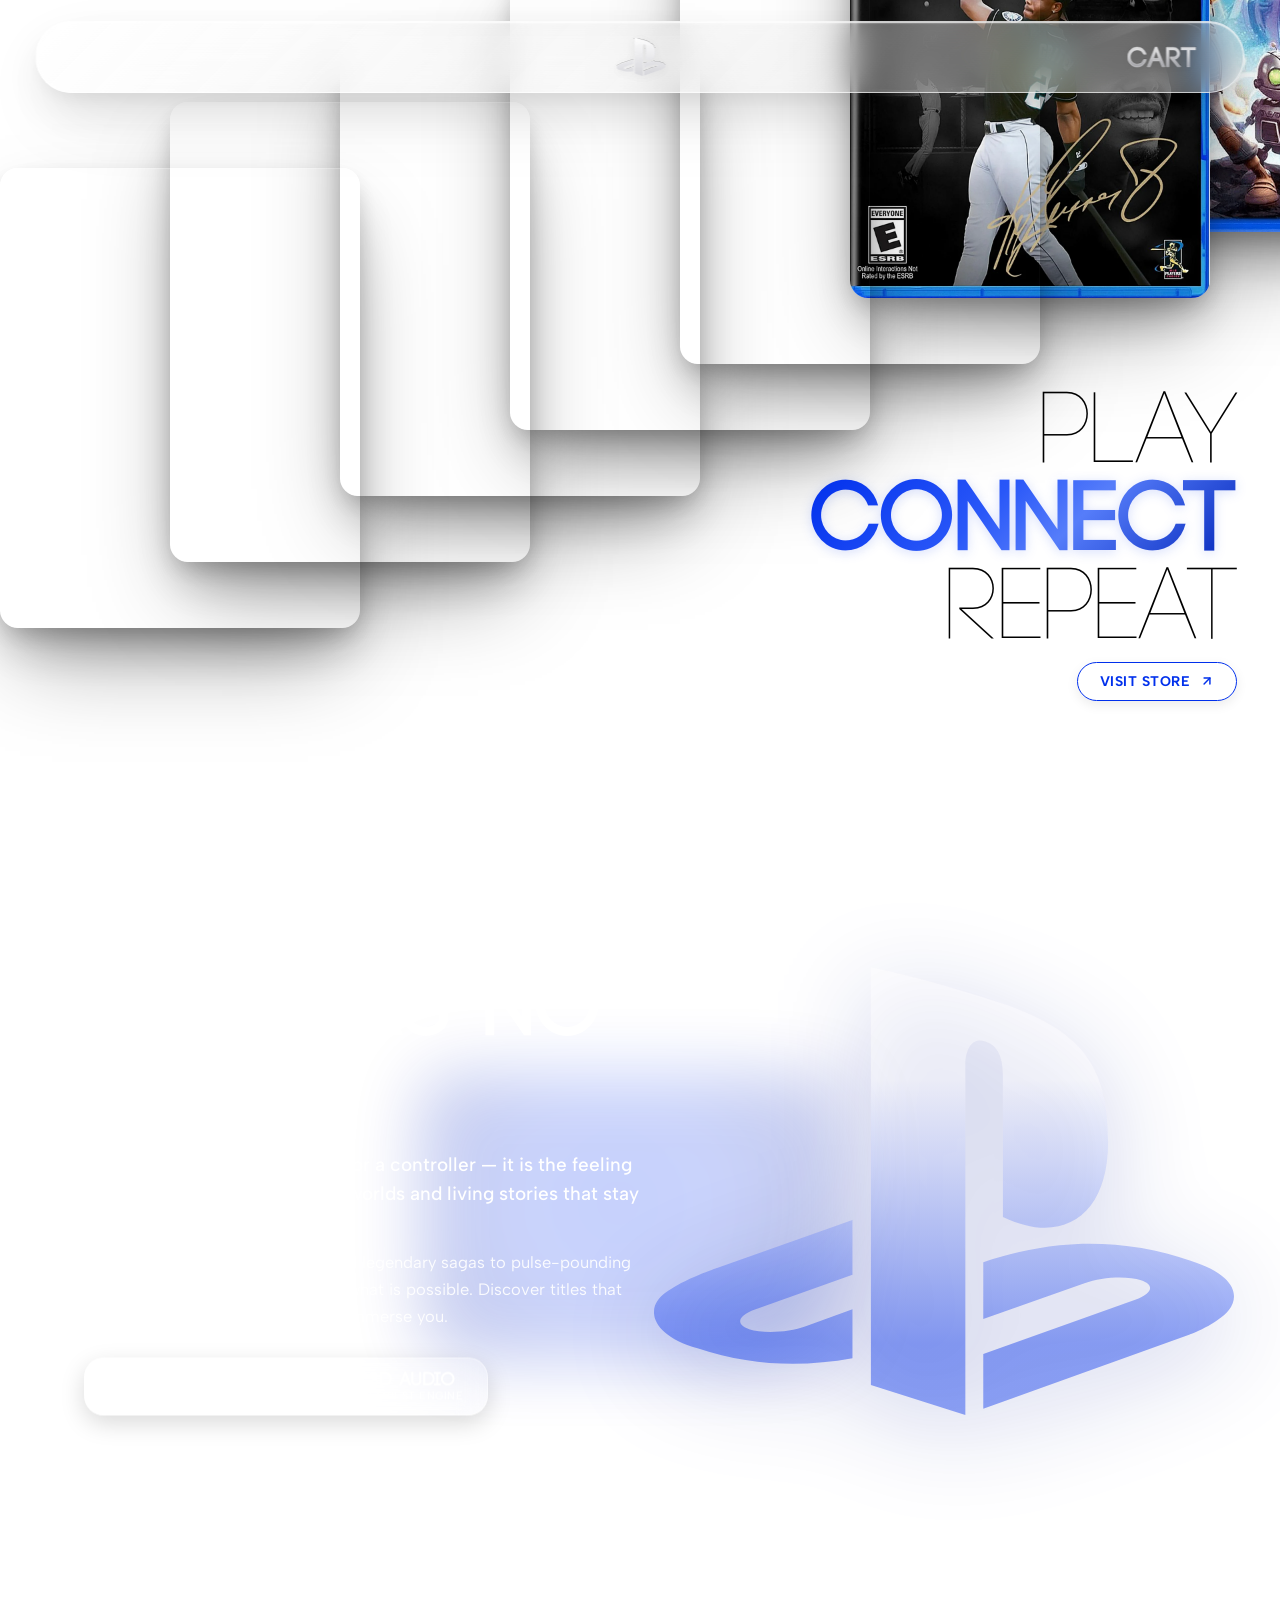
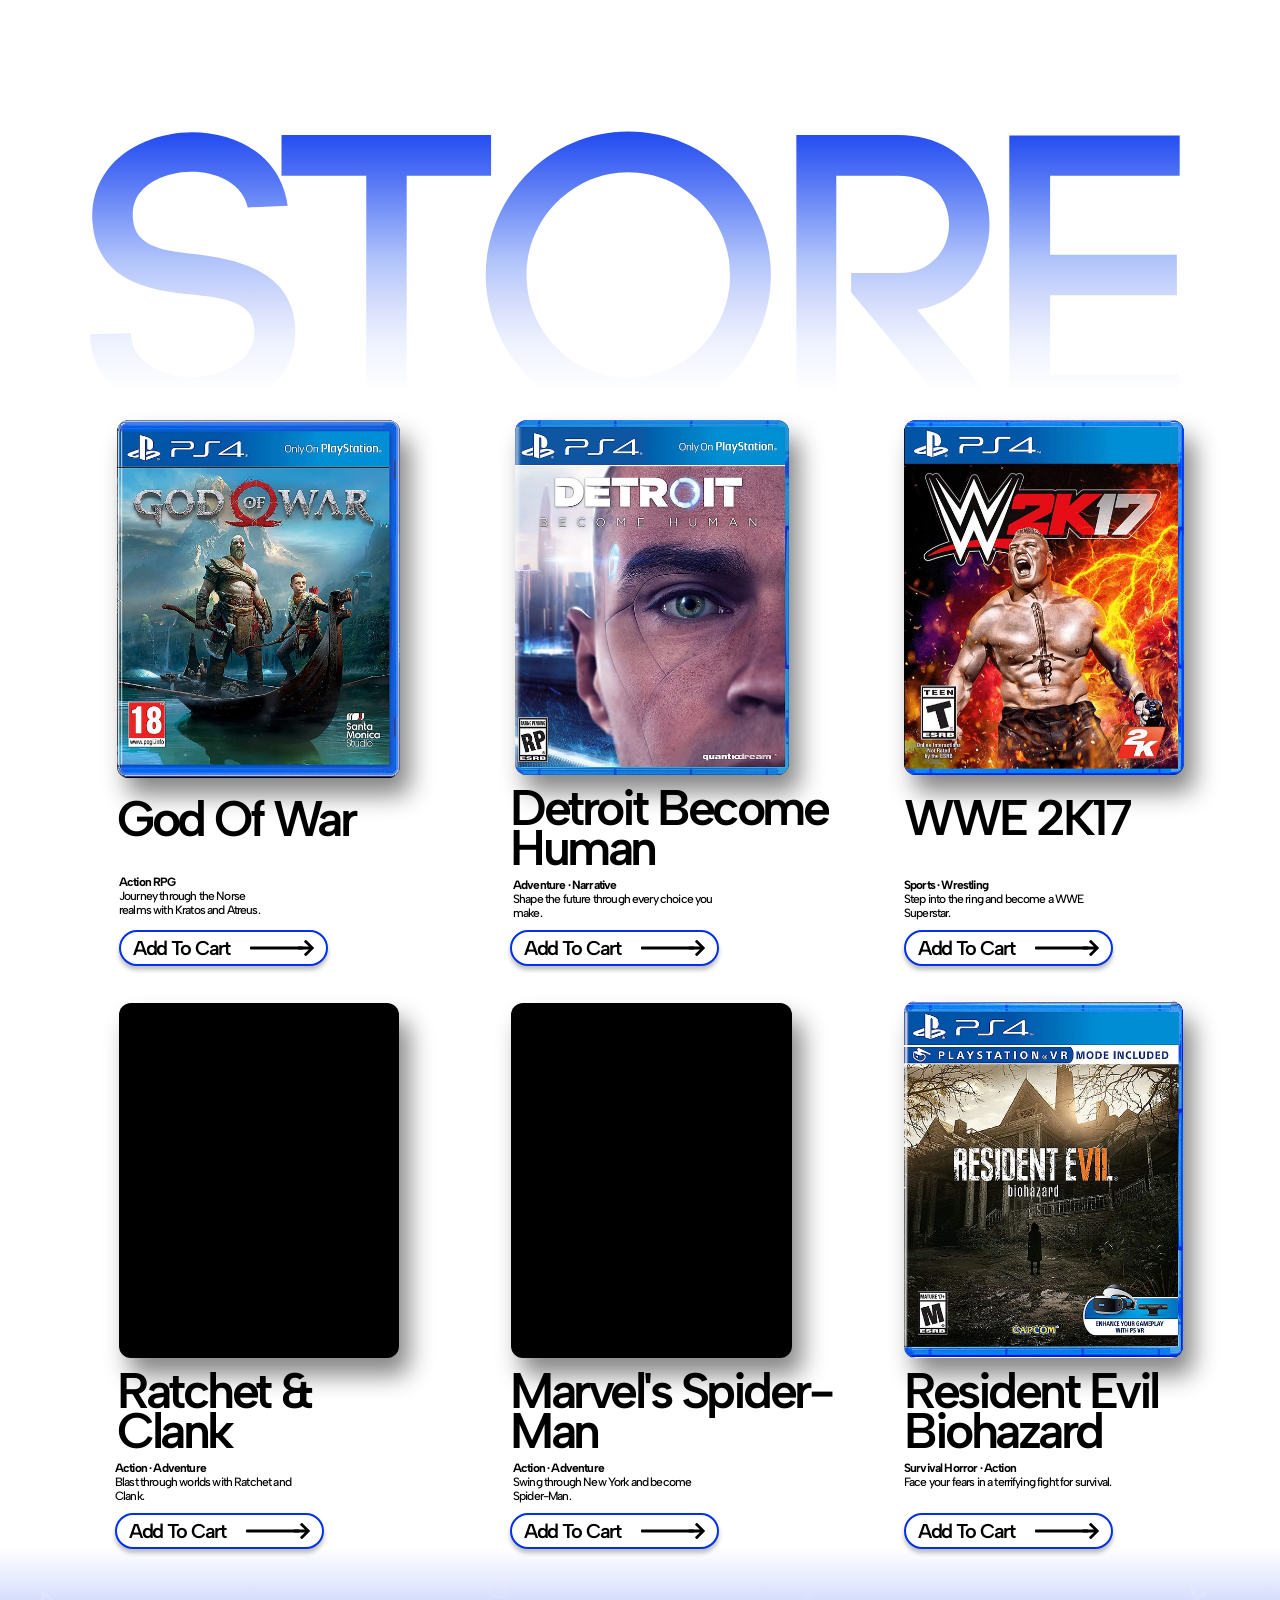
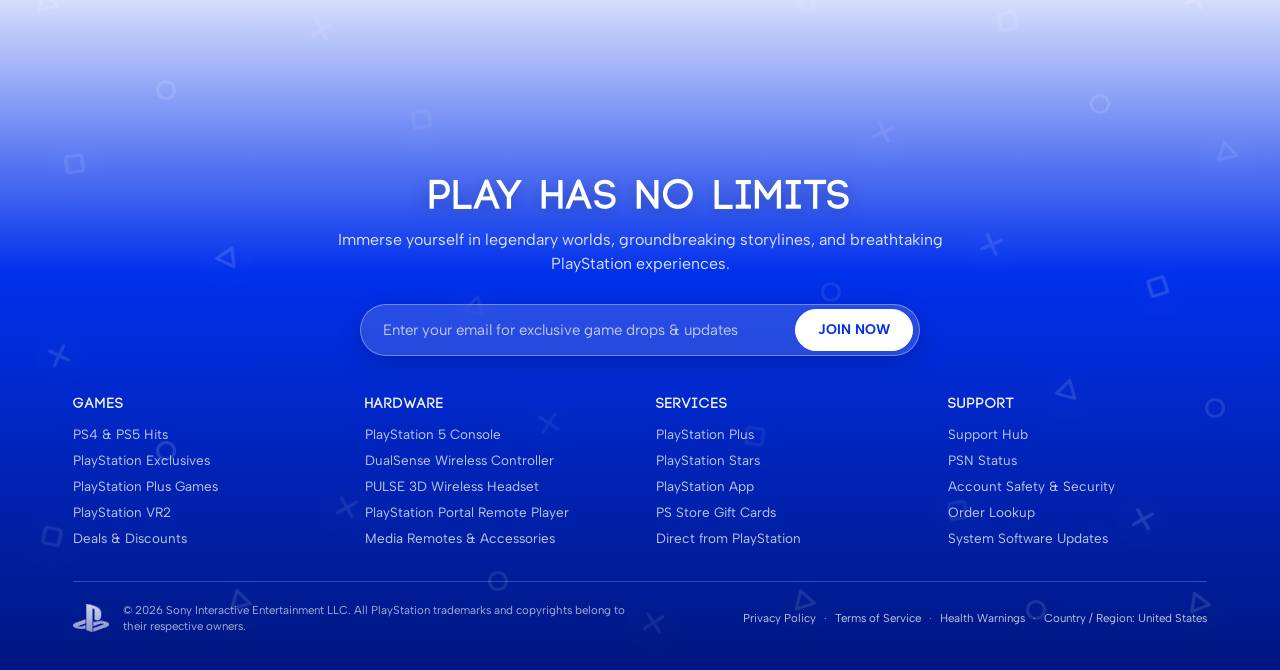
==== mobile.html @ 6b67b375 "Add scroll-reactive blooming gradient effect to mobile Page 2 (Promo) and Store heading" ====
<!DOCTYPE html>
<html lang="en">

<head>
  <meta charset="UTF-8">
  <meta name="viewport" content="width=device-width, initial-scale=1.0, maximum-scale=5.0, user-scalable=yes">
  <title>PlayStation Store</title>
  <meta name="description"
    content="Explore next-generation gaming on the PlayStation Store concept UI featuring live 3D showcase carousels, responsive cart state, and procedural Web Audio.">
  <meta property="og:title" content="PlayStation Store — Concept UI">
  <meta property="og:description"
    content="Connect. Play. Repeat. Discover top PlayStation hits, exclusives, and interactive next-gen showcases.">
  <meta property="og:type" content="website">
  <meta property="og:image" content="assets/gow.webp">
  <link rel="icon" type="image/svg+xml" href="assets/favicon.svg">

  <!-- Desktop redirect for large screens unless explicitly on mobile URL -->
  <script>
    if (window.innerWidth > 768 && !window.location.search.includes('mobile=1')) {
      window.location.replace('index.html' + window.location.search + window.location.hash);
    }
  </script>

  <!-- Preconnect & Preload Key Hero Assets -->
  <link rel="preconnect" href="https://fonts.googleapis.com">
  <link rel="preconnect" href="https://fonts.gstatic.com" crossorigin>
  <link rel="preload" as="image" href="assets/gow.webp?v=hd" type="image/webp" fetchpriority="high">
  <link rel="preload" as="image" href="assets/doa.webp?v=hd" type="image/webp" fetchpriority="high">
  <link rel="preload" as="image" href="assets/detroit.webp?v=hd" type="image/webp" fetchpriority="high">
  <link rel="preload" as="image" href="assets/spider.webp?v=hd" type="image/webp" fetchpriority="high">
  <link
    href="https://fonts.googleapis.com/css2?family=Albert+Sans:wght@400;500;600;700&family=Outfit:wght@300;400;600;700;800&display=swap"
    rel="stylesheet">
  <link rel="stylesheet" href="mobile.css?v=202609092006">
</head>

<body>

  <!-- Floating Glassmorphic Navbar -->
  <header class="navbar" id="navbar">
    <div class="navbar__inner">
      <img class="navbar__logo" id="navbarLogoBtn" alt="PlayStation" src="assets/navbar_logo.svg?v=202608231804">
      <img class="navbar__cart" alt="CART" src="assets/cart_text.svg?v=202608231834" id="navbarCartBtn">
    </div>
  </header>

  <!-- Floating Glassmorphic Cart Panel -->
  <aside class="cart-panel" id="cartPanel" aria-label="Shopping Cart">
    <div class="cart-panel__header">
      <img class="cart-panel__title-svg" alt="CART" src="assets/cart_text.svg?v=202608231834">
      <button class="cart-panel__close" id="cartCloseBtn" aria-label="Close cart">
        <img class="cart-panel__close-icon" src="assets/cart_close.svg?v=202609091945" alt="&times;">
      </button>
    </div>
    <div class="cart-panel__items" id="cartItems">
      <!-- Injected via JavaScript -->
    </div>
    <div class="cart-panel__footer">
      <div class="cart-panel__summary">
        <span class="cart-panel__total-label">SUBTOTAL</span>
        <span class="cart-panel__total" id="cartTotal">$99.98</span>
      </div>
      <button class="cart-panel__checkout" id="cartCheckout" type="button">
        <span>CHECKOUT</span>
        <svg width="14" height="14" viewBox="0 0 24 24" fill="none" stroke="currentColor" stroke-width="2.5"
          stroke-linecap="round" stroke-linejoin="round">
          <line x1="5" y1="12" x2="19" y2="12"></line>
          <polyline points="12 5 19 12 12 19"></polyline>
        </svg>
      </button>
    </div>
  </aside>

  <main>
    <!-- SECTION 1: HERO (Connecting, Playing, Repeating) -->
    <section class="hero" aria-label="Featured Games Gallery">

      <!-- Diagonal Floating Cards Stack -->
      <div class="hero__stack">
        <div class="hero__track">

          <!-- Set 1: 9 cards from front (God of War) to back (RE7 Biohazard) -->
          <div class="cover cover--gow">
            <img src="assets/gow.webp?v=hd" alt="God of War" fetchpriority="high" loading="eager" decoding="async">
          </div>
          <div class="cover cover--doa">
            <img src="assets/doa.webp?v=hd" alt="Dead or Alive 5" fetchpriority="high" loading="eager" decoding="async">
          </div>
          <div class="cover cover--detroit">
            <img src="assets/detroit.webp?v=hd" alt="Detroit Become Human" fetchpriority="high" loading="eager" decoding="async">
          </div>
          <div class="cover cover--spider">
            <img src="assets/spider.webp?v=hd" alt="Spider-Man" fetchpriority="high" loading="eager" decoding="async">
          </div>
          <div class="cover cover--wwe">
            <img src="assets/wwe.webp?v=hd" alt="WWE 2K17" loading="eager" decoding="async">
          </div>
          <div class="cover cover--maden">
            <img src="assets/maden.webp?v=hd" alt="Madden NFL 17" loading="eager" decoding="async">
          </div>
          <div class="cover cover--ratchet2">
            <img src="assets/ratchet2.webp?v=hd" alt="Ratchet and Clank" loading="eager" decoding="async">
          </div>
          <div class="cover cover--grid">
            <img src="assets/grid.webp?v=hd" alt="GRID" loading="eager" decoding="async">
          </div>
          <div class="cover cover--re7b">
            <img src="assets/re7b.webp?v=hd" alt="Resident Evil 7 Biohazard" loading="eager" decoding="async">
          </div>

          <!-- Set 2: seamless duplicate loop extending up-right behind Set 1 -->
          <div class="cover cover--gow-2">
            <img src="assets/gow.webp?v=hd" alt="God of War" loading="eager" decoding="async">
          </div>
          <div class="cover cover--doa-2">
            <img src="assets/doa.webp?v=hd" alt="Dead or Alive 5" loading="eager" decoding="async">
          </div>
          <div class="cover cover--detroit-2">
            <img src="assets/detroit.webp?v=hd" alt="Detroit Become Human" loading="eager" decoding="async">
          </div>
          <div class="cover cover--spider-2">
            <img src="assets/spider.webp?v=hd" alt="Spider-Man" loading="eager" decoding="async">
          </div>
          <div class="cover cover--wwe-2">
            <img src="assets/wwe.webp?v=hd" alt="WWE 2K17" loading="eager" decoding="async">
          </div>
          <div class="cover cover--maden-2">
            <img src="assets/maden.webp?v=hd" alt="Madden NFL 17" loading="eager" decoding="async">
          </div>
          <div class="cover cover--ratchet2-2">
            <img src="assets/ratchet2.webp?v=hd" alt="Ratchet and Clank" loading="eager" decoding="async">
          </div>
          <div class="cover cover--grid-2">
            <img src="assets/grid.webp?v=hd" alt="GRID" loading="eager" decoding="async">
          </div>
          <div class="cover cover--re7b-2">
            <img src="assets/re7b.webp?v=hd" alt="Resident Evil 7 Biohazard" loading="eager" decoding="async">
          </div>

        </div>
      </div>

      <h1 class="hero__title">
        <span class="hero-word hero-word--play">play</span>
        <span class="hero-word hero-word--connect">connect</span>
        <span class="hero-word hero-word--repeat">repeat</span>
        <span class="hero__action">
          <a href="#store" class="hero__cta" id="heroCtaBtn">
            <span>VISIT STORE</span>
            <svg width="14" height="14" viewBox="0 0 24 24" fill="none" stroke="currentColor" stroke-width="2.5"
              stroke-linecap="round" stroke-linejoin="round">
              <line x1="7" y1="17" x2="17" y2="7"></line>
              <polyline points="7 7 17 7 17 17"></polyline>
            </svg>
          </a>
        </span>
      </h1>
    </section>

    <!-- SECTION 2: PROMO -->
    <section class="promo">
      <div class="promo__glow"></div>
      <img class="promo__logo" alt="" src="assets/promo_logo.svg">

      <div class="promo__content">
        <h2 class="promo__title">PLAY HAS NO LIMITS</h2>
        <div class="promo__text">
          <p class="promo__lead">Gaming is more than a screen or a controller — it is the feeling of stepping into
            extraordinary worlds and living stories that stay with you forever.</p>
          <p>From breathtaking open worlds and legendary sagas to pulse-pounding competition, PlayStation redefines what
            is possible. Discover titles that challenge, inspire, and completely immerse you.</p>
        </div>
        <div class="promo__stats">
          <div class="promo__stat">
            <span class="promo__stat-val">4K</span>
            <span class="promo__stat-lbl">HDR Gaming</span>
          </div>
          <div class="promo__stat-sep"></div>
          <div class="promo__stat">
            <span class="promo__stat-val">120 FPS</span>
            <span class="promo__stat-lbl">Ultra Smooth</span>
          </div>
          <div class="promo__stat-sep"></div>
          <div class="promo__stat">
            <span class="promo__stat-val">3D AUDIO</span>
            <span class="promo__stat-lbl">Tempest Engine</span>
          </div>
        </div>
      </div>
    </section>

    <!-- SECTION 3: STORE -->
    <section class="store" id="store">
      <p class="store__heading">STORE</p>

      <div class="games">

        <!-- Game 1: God of War -->
        <div class="game-card">
          <div class="art art--gow">
            <img src="assets/gow.webp" alt="God of War" loading="lazy" decoding="async">
            <video class="art__video" src="assets/videos/gow.mp4" muted loop playsinline preload="none"></video>
          </div>
          <p class="title title--gow">God Of War</p>
          <p class="meta meta--gow"><span class="meta__cat">Action RPG</span><br>
            <span class="meta__desc">Journey through the Norse realms with Kratos and Atreus.</span>
          </p>
          <button class="buy buy--gow" data-id="gow" type="button">Add To Cart
            <img class="buy__arrow" alt="" src="assets/buy_arrow.svg">
          </button>
        </div>

        <!-- Game 2: Detroit Become Human -->
        <div class="game-card">
          <div class="art art--detroit">
            <img src="assets/detroit.webp" alt="Detroit Become Human" loading="lazy" decoding="async">
            <video class="art__video" src="assets/videos/detroit.mp4" muted loop playsinline preload="none"></video>
          </div>
          <p class="title title--detroit">Detroit Become Human</p>
          <p class="meta meta--detroit"><span class="meta__cat">Adventure &middot; Narrative</span><br>
            <span class="meta__desc">Shape the future through every choice you make.</span>
          </p>
          <button class="buy buy--detroit" data-id="detroit" type="button">Add To Cart
            <img class="buy__arrow" alt="" src="assets/buy_arrow.svg">
          </button>
        </div>

        <!-- Game 3: WWE 2K17 -->
        <div class="game-card">
          <div class="art art--wwe">
            <img src="assets/wwe.webp" alt="WWE 2K17" loading="lazy" decoding="async">
            <video class="art__video" src="assets/videos/wwe.mp4" muted loop playsinline preload="none"></video>
          </div>
          <p class="title title--wwe">WWE 2K17</p>
          <p class="meta meta--wwe"><span class="meta__cat">Sports &middot; Wrestling</span><br>
            <span class="meta__desc">Step into the ring and become a WWE Superstar.</span>
          </p>
          <button class="buy buy--wwe" data-id="wwe" type="button">Add To Cart
            <img class="buy__arrow" alt="" src="assets/buy_arrow.svg">
          </button>
        </div>

        <!-- Game 4: Ratchet & Clank -->
        <div class="game-card">
          <div class="art art--mouse">
            <img src="assets/ratchet.webp" alt="Ratchet and Clank" loading="lazy" decoding="async">
            <video class="art__video" src="assets/videos/ratchet.mp4" muted loop playsinline preload="none"></video>
          </div>
          <p class="title title--mouse">Ratchet &amp;<br>Clank</p>
          <p class="meta meta--mouse"><span class="meta__cat">Action &middot; Adventure</span><br>
            <span class="meta__desc">Blast through worlds with Ratchet and Clank.</span>
          </p>
          <button class="buy buy--mouse" data-id="ratchet" type="button">Add To Cart
            <img class="buy__arrow" alt="" src="assets/buy_arrow.svg">
          </button>
        </div>

        <!-- Game 5: Marvel's Spider-Man -->
        <div class="game-card">
          <div class="art art--spider">
            <img src="assets/spider.webp" alt="Spider-Man" loading="lazy" decoding="async">
            <video class="art__video" src="assets/videos/spider.mp4" muted loop playsinline preload="none"></video>
          </div>
          <p class="title title--spider">Marvel's Spider-Man</p>
          <p class="meta meta--spider"><span class="meta__cat">Action &middot; Adventure</span><br>
            <span class="meta__desc">Swing through New York and become Spider-Man.</span>
          </p>
          <button class="buy buy--spider" data-id="spider" type="button">Add To Cart
            <img class="buy__arrow" alt="" src="assets/buy_arrow.svg">
          </button>
        </div>

        <!-- Game 6: Resident Evil Biohazard -->
        <div class="game-card">
          <div class="art art--evil">
            <img src="assets/re7.webp" alt="Resident Evil Biohazard" loading="lazy" decoding="async">
            <video class="art__video" src="assets/videos/re7.mp4" muted loop playsinline preload="none"></video>
          </div>
          <p class="title title--evil">Resident Evil Biohazard</p>
          <p class="meta meta--evil"><span class="meta__cat">Survival Horror &middot; Action</span><br>
            <span class="meta__desc">Face your fears in a terrifying fight for survival.</span>
          </p>
          <button class="buy buy--evil" data-id="re7" type="button">Add To Cart
            <img class="buy__arrow" alt="" src="assets/buy_arrow.svg">
          </button>
        </div>

      </div>
    </section>

    <!-- SECTION 4: PREMIUM PLAYSTATION ECOSYSTEM FOOTER -->
    <footer class="page-footer">
      <!-- PlayStation Vector Icon Definitions -->
      <svg style="display: none;">
        <defs>
          <g id="ps-tri">
            <polygon points="12 3.5 21.5 19.5 2.5 19.5" fill="none" stroke="currentColor" stroke-width="3.2"
              stroke-linejoin="round" stroke-linecap="round" />
          </g>
          <g id="ps-sq">
            <rect x="3.5" y="3.5" width="17" height="17" rx="2.5" fill="none" stroke="currentColor" stroke-width="3.2"
              stroke-linejoin="round" stroke-linecap="round" />
          </g>
          <g id="ps-x">
            <line x1="4.5" y1="4.5" x2="19.5" y2="19.5" stroke="currentColor" stroke-width="3.2" stroke-linecap="round" />
            <line x1="19.5" y1="4.5" x2="4.5" y2="19.5" stroke="currentColor" stroke-width="3.2" stroke-linecap="round" />
          </g>
          <g id="ps-cir">
            <circle cx="12" cy="12" r="8.5" fill="none" stroke="currentColor" stroke-width="3.2" />
          </g>
        </defs>
      </svg>

      <!-- PlayStation Shapes Subtle Floating Scatter -->
      <div class="page-footer__scatter" aria-hidden="true">
        <svg class="sc-sym" style="top: 8%; left: 6%; width: 44px; height: 44px; transform: rotate(18deg); opacity: 0.14;">
          <use href="#ps-tri" />
        </svg>
        <svg class="sc-sym" style="top: 14%; left: 86%; width: 50px; height: 50px; transform: rotate(-25deg); opacity: 0.12;">
          <use href="#ps-cir" />
        </svg>
        <svg class="sc-sym" style="top: 38%; left: 8%; width: 42px; height: 42px; transform: rotate(35deg); opacity: 0.11;">
          <use href="#ps-sq" />
        </svg>
        <svg class="sc-sym" style="top: 48%; left: 88%; width: 48px; height: 48px; transform: rotate(-15deg); opacity: 0.13;">
          <use href="#ps-x" />
        </svg>
        <svg class="sc-sym" style="top: 75%; left: 4%; width: 52px; height: 52px; transform: rotate(12deg); opacity: 0.12;">
          <use href="#ps-cir" />
        </svg>
        <svg class="sc-sym" style="top: 88%; left: 90%; width: 46px; height: 46px; transform: rotate(-22deg); opacity: 0.12;">
          <use href="#ps-tri" />
        </svg>
      </div>

      <div class="page-footer__content">

        <!-- Headline & Value Prop -->
        <div class="page-footer__hero">
          <h2 class="page-footer__tagline">PLAY HAS NO LIMITS</h2>
          <p class="page-footer__desc">Immerse yourself in legendary worlds, groundbreaking storylines, and breathtaking
            PlayStation experiences.</p>
        </div>

        <!-- Newsletter Bar -->
        <div class="page-footer__newsletter">
          <form class="newsletter__glass" id="newsletterForm" onsubmit="event.preventDefault(); handleNewsletterSubmit();">
            <input type="email" class="newsletter__input" id="newsletterInput"
              placeholder="Enter your email for exclusive game drops & updates" aria-label="Email address" required>
            <button class="newsletter__btn" type="submit">JOIN NOW</button>
          </form>
        </div>

        <!-- Navigation Columns -->
        <div class="page-footer__links">
          <div class="footer-col">
            <h3 class="footer-col__title">GAMES</h3>
            <ul class="footer-col__list">
              <li><a href="#store">PS4 & PS5 Hits</a></li>
              <li><a href="#store">PlayStation Exclusives</a></li>
              <li><a href="#store">PlayStation Plus Games</a></li>
              <li><a href="#store">PlayStation VR2</a></li>
              <li><a href="#store">Deals & Discounts</a></li>
            </ul>
          </div>

          <div class="footer-col">
            <h3 class="footer-col__title">HARDWARE</h3>
            <ul class="footer-col__list">
              <li><a href="#">PlayStation 5 Console</a></li>
              <li><a href="#">DualSense Wireless Controller</a></li>
              <li><a href="#">PULSE 3D Wireless Headset</a></li>
              <li><a href="#">PlayStation Portal Remote Player</a></li>
              <li><a href="#">Media Remotes & Accessories</a></li>
            </ul>
          </div>

          <div class="footer-col">
            <h3 class="footer-col__title">SERVICES</h3>
            <ul class="footer-col__list">
              <li><a href="#">PlayStation Plus</a></li>
              <li><a href="#">PlayStation Stars</a></li>
              <li><a href="#">PlayStation App</a></li>
              <li><a href="#">PS Store Gift Cards</a></li>
              <li><a href="#">Direct from PlayStation</a></li>
            </ul>
          </div>

          <div class="footer-col">
            <h3 class="footer-col__title">SUPPORT</h3>
            <ul class="footer-col__list">
              <li><a href="#">Support Hub</a></li>
              <li><a href="#">PSN Status</a></li>
              <li><a href="#">Account Safety & Security</a></li>
              <li><a href="#">Order Lookup</a></li>
              <li><a href="#">System Software Updates</a></li>
            </ul>
          </div>
        </div>

        <!-- Bottom Copyright & Legal Strip -->
        <div class="page-footer__bottom">
          <div class="footer-brand">
            <img class="footer-brand__logo" alt="PlayStation" src="assets/navbar_logo.svg">
            <p class="footer-brand__copy">&copy; 2026 Sony Interactive Entertainment LLC. All PlayStation trademarks and
              copyrights belong to their respective owners.</p>
          </div>
          <div class="footer-legal">
            <a href="#">Privacy Policy</a>
            <span>&middot;</span>
            <a href="#">Terms of Service</a>
            <span>&middot;</span>
            <a href="#">Health Warnings</a>
            <span>&middot;</span>
            <a href="#">Country / Region: United States</a>
          </div>
        </div>

      </div>
    </footer>
  </main>

  <!-- Interactive Toast Notification -->
  <div class="toast" id="toast">Item added to your cart</div>

  <!-- Interactive Scripts -->
  <script>
    // Premium Web Audio UI Sound Synthesizer
    var AudioFX = (function () {
      var ctx = null;

      function getContext() {
        if (!ctx) {
          var AudioContext = window.AudioContext || window.webkitAudioContext;
          if (AudioContext) ctx = new AudioContext();
        }
        if (ctx && ctx.state === 'suspended') {
          ctx.resume();
        }
        return ctx;
      }

      function playTone(freq, duration, type, startGain, endGain) {
        var c = getContext();
        if (!c) return;
        try {
          var osc = c.createOscillator();
          var gain = c.createGain();
          osc.type = type || 'sine';
          osc.frequency.setValueAtTime(freq, c.currentTime);
          gain.gain.setValueAtTime(startGain || 0.05, c.currentTime);
          gain.gain.exponentialRampToValueAtTime(endGain || 0.0001, c.currentTime + duration);
          osc.connect(gain);
          gain.connect(c.destination);
          osc.start();
          osc.stop(c.currentTime + duration);
        } catch (e) { }
      }

      return {
        hover: function () {
          playTone(480, 0.045, 'sine', 0.02, 0.0001);
        },
        click: function () {
          var c = getContext();
          if (!c) return;
          try {
            var osc = c.createOscillator();
            var gain = c.createGain();
            osc.type = 'triangle';
            osc.frequency.setValueAtTime(320, c.currentTime);
            osc.frequency.exponentialRampToValueAtTime(560, c.currentTime + 0.06);
            gain.gain.setValueAtTime(0.06, c.currentTime);
            gain.gain.exponentialRampToValueAtTime(0.0001, c.currentTime + 0.07);
            osc.connect(gain);
            gain.connect(c.destination);
            osc.start();
            osc.stop(c.currentTime + 0.07);
          } catch (e) { }
        },
        addToCart: function () {
          var c = getContext();
          if (!c) return;
          try {
            [523.25, 659.25, 783.99].forEach(function (f, i) {
              setTimeout(function () {
                playTone(f, 0.14, 'sine', 0.05, 0.0001);
              }, i * 40);
            });
          } catch (e) { }
        },
        cartOpen: function () {
          var c = getContext();
          if (!c) return;
          try {
            [392.00, 523.25].forEach(function (f, i) {
              setTimeout(function () {
                playTone(f, 0.18, 'triangle', 0.04, 0.0001);
              }, i * 50);
            });
          } catch (e) { }
        },
        remove: function () {
          var c = getContext();
          if (!c) return;
          try {
            var osc = c.createOscillator();
            var gain = c.createGain();
            osc.type = 'sine';
            osc.frequency.setValueAtTime(420, c.currentTime);
            osc.frequency.exponentialRampToValueAtTime(220, c.currentTime + 0.12);
            gain.gain.setValueAtTime(0.05, c.currentTime);
            gain.gain.exponentialRampToValueAtTime(0.0001, c.currentTime + 0.12);
            osc.connect(gain);
            gain.connect(c.destination);
            osc.start();
            osc.stop(c.currentTime + 0.12);
          } catch (e) { }
        },
        glide: function () {
          var c = getContext();
          if (!c) return;
          try {
            var osc = c.createOscillator();
            var gain = c.createGain();
            osc.type = 'sine';
            osc.frequency.setValueAtTime(320, c.currentTime);
            osc.frequency.exponentialRampToValueAtTime(480, c.currentTime + 0.15);
            gain.gain.setValueAtTime(0.04, c.currentTime);
            gain.gain.exponentialRampToValueAtTime(0.0001, c.currentTime + 0.15);
            osc.connect(gain);
            gain.connect(c.destination);
            osc.start();
            osc.stop(c.currentTime + 0.15);
          } catch (e) { }
        }
      };
    })();

    // Shared Game Catalog
    var gameDetails = {
      'gow': { id: 'gow', title: 'God of War', price: 59.99, img: 'assets/gow.webp' },
      'detroit': { id: 'detroit', title: 'Detroit Become Human', price: 39.99, img: 'assets/detroit.webp' },
      'wwe': { id: 'wwe', title: 'WWE 2K17', price: 49.99, img: 'assets/wwe.webp' },
      'ratchet': { id: 'ratchet', title: 'Ratchet & Clank', price: 69.99, img: 'assets/ratchet.webp' },
      'spider': { id: 'spider', title: "Marvel's Spider-Man", price: 49.99, img: 'assets/spider.webp' },
      're7': { id: 're7', title: 'Resident Evil Biohazard', price: 19.99, img: 'assets/re7.webp' }
    };

    var defaultCart = [
      { id: 'gow', title: 'God of War', price: 59.99, img: 'assets/gow.webp' },
      { id: 'detroit', title: 'Detroit Become Human', price: 39.99, img: 'assets/detroit.webp' }
    ];

    var cartState = (function () {
      try {
        var saved = localStorage.getItem('playstation_cart');
        return saved ? JSON.parse(saved) : defaultCart;
      } catch (e) {
        return defaultCart;
      }
    })();

    function saveCart() {
      try {
        localStorage.setItem('playstation_cart', JSON.stringify(cartState));
      } catch (e) { }
    }

    function renderCart() {
      var container = document.getElementById('cartItems');
      var totalEl = document.getElementById('cartTotal');
      if (!container || !totalEl) return;

      if (cartState.length === 0) {
        container.classList.add('is-empty');
        container.innerHTML = '<div class="cart-empty"><img class="cart-empty__svg" alt="YOUR CART IS EMPTY" src="assets/cart_empty_text.svg?v=202609091930"></div>';
        totalEl.textContent = '$0.00';
        return;
      }
      container.classList.remove('is-empty');

      var total = 0;
      container.innerHTML = cartState.map(function (item, idx) {
        total += item.price;
        return '<div class="cart-item">' +
          '<img src="' + item.img + '" alt="' + item.title + '" loading="lazy" decoding="async">' +
          '<button class="cart-item__remove" aria-label="Remove ' + item.title + '" onclick="event.stopPropagation(); removeCartItem(event, ' + idx + ');" title="Remove item">&times;</button>' +
          '<div class="cart-item__price">$' + item.price.toFixed(2) + '</div>' +
          '</div>';
      }).join('');

      totalEl.textContent = '$' + total.toFixed(2);
    }

    window.removeCartItem = function (e, idx) {
      if (e && e.stopPropagation) e.stopPropagation();
      AudioFX.remove();
      cartState.splice(idx, 1);
      saveCart();
      renderCart();
    };

    function toggleCart(forceOpen) {
      var panel = document.getElementById('cartPanel');
      if (!panel) return;
      var willOpen = (forceOpen !== undefined) ? forceOpen : !panel.classList.contains('is-open');
      if (willOpen) {
        AudioFX.cartOpen();
        panel.classList.add('is-open');
        document.body.classList.add('cart-open');
      } else {
        AudioFX.remove();
        panel.classList.remove('is-open');
        document.body.classList.remove('cart-open');
      }
    }

    // Cart Button Click
    var cartBtn = document.getElementById('navbarCartBtn');
    if (cartBtn) {
      cartBtn.addEventListener('click', function (e) {
        e.stopPropagation();
        toggleCart();
      });
    }

    // Cart Close Button
    var closeBtn = document.getElementById('cartCloseBtn');
    if (closeBtn) {
      closeBtn.addEventListener('click', function (e) {
        e.stopPropagation();
        toggleCart(false);
      });
    }

    // Close on click outside
    document.addEventListener('click', function (e) {
      var panel = document.getElementById('cartPanel');
      if (panel && panel.classList.contains('is-open')) {
        if (!panel.contains(e.target) && !e.target.closest('#navbarCartBtn')) {
          toggleCart(false);
        }
      }
    });

    // Checkout button
    var checkoutBtn = document.getElementById('cartCheckout');
    if (checkoutBtn) {
      checkoutBtn.addEventListener('click', function (e) {
        e.stopPropagation();
        AudioFX.click();
        window.open('https://www.youtube.com/watch?v=dQw4w9WgXcQ', '_blank');
      });
    }

    // Toast notification
    function showToast(msg) {
      var toast = document.getElementById('toast');
      if (!toast) return;
      toast.textContent = msg;
      toast.classList.add('is-visible');
      clearTimeout(window.__toastTimer);
      window.__toastTimer = setTimeout(function () {
        toast.classList.remove('is-visible');
      }, 2200);
    }

    // Add To Cart Buttons
    document.querySelectorAll('.buy').forEach(function (btn) {
      btn.addEventListener('click', function (e) {
        e.stopPropagation();
        AudioFX.addToCart();
        var gameId = btn.getAttribute('data-id');
        var game = gameDetails[gameId] || gameDetails['gow'];
        cartState.push(game);
        saveCart();
        renderCart();
        showToast('Added ' + game.title + ' to cart');
        toggleCart(true);

        var originalHtml = btn.innerHTML;
        btn.innerHTML = 'Added! <img class="buy__arrow" alt="" src="assets/buy_arrow.svg" style="transform: rotate(45deg); filter: brightness(0) invert(1);">';
        setTimeout(function () {
          btn.innerHTML = originalHtml;
        }, 1400);
      });
    });

    // Logo Click -> Smooth Scroll to top
    var navLogo = document.getElementById('navbarLogoBtn');
    if (navLogo) {
      navLogo.addEventListener('click', function (e) {
        e.stopPropagation();
        AudioFX.glide();
        toggleCart(false);
        window.scrollTo({ top: 0, behavior: 'smooth' });
      });
    }

    // Hero CTA -> Smooth Scroll to Store
    var heroCta = document.getElementById('heroCtaBtn');
    if (heroCta) {
      heroCta.addEventListener('click', function (e) {
        e.preventDefault();
        AudioFX.glide();
        var store = document.getElementById('store');
        if (store) {
          var target = store.getBoundingClientRect().top + window.pageYOffset - 60;
          window.scrollTo({ top: target, behavior: 'smooth' });
        }
      });
    }

    // Newsletter submit
    window.handleNewsletterSubmit = function () {
      AudioFX.click();
      var input = document.getElementById('newsletterInput');
      if (input) {
        var email = input.value;
        input.value = '';
        showToast('Thanks for subscribing, ' + (email.split('@')[0] || 'gamer') + '!');
      }
    };

    // Video preview on hover / touch
    document.querySelectorAll('.game-card').forEach(function (card) {
      var video = card.querySelector('.art__video');
      if (!video) return;

      card.addEventListener('mouseenter', function () {
        if (video.preload === 'none') video.preload = 'auto';
        video.currentTime = 0;
        video.play().catch(function () { });
      });

      card.addEventListener('mouseleave', function () {
        video.pause();
        video.currentTime = 0;
      });

      card.addEventListener('touchstart', function () {
        if (video.preload === 'none') video.preload = 'auto';
        if (video.paused) {
          video.play().catch(function () { });
        } else {
          video.pause();
        }
      }, { passive: true });
    });

    // High-performance RAF scroll-reactive animations (Page 2 Promo Glow & Store Heading)
    var promo = document.querySelector('.promo');
    var promoGlow = document.querySelector('.promo__glow');
    var storeHeading = document.querySelector('.store__heading');
    var storeSection = document.querySelector('.store');

    var ticking = false;
    function updateScrollEffects() {
      var windowH = window.innerHeight;

      if (promo && promoGlow) {
        var pRect = promo.getBoundingClientRect();
        var pStart = windowH * 0.95;
        var pEnd = windowH * 0.1;
        var pProgress = Math.max(0, Math.min(1.25, (pStart - pRect.top) / (pStart - pEnd)));
        var scaleVal = 0.4 + pProgress * 0.7;
        var opacityVal = 0.2 + pProgress * 0.8;
        promoGlow.style.transform = 'translate(-50%, -50%) scale(' + scaleVal.toFixed(3) + ')';
        promoGlow.style.opacity = opacityVal.toFixed(2);
      }

      if (storeHeading && storeSection) {
        var sRect = storeSection.getBoundingClientRect();
        var sStart = windowH * 0.85;
        var sEnd = -sRect.height * 0.4;
        var sProgress = Math.max(0, Math.min(1, (sStart - sRect.top) / (sStart - sEnd)));
        var s0 = Math.max(0, sProgress * 35);
        var s7 = Math.min(100, s0 + 72);

        storeHeading.style.backgroundImage = 'linear-gradient(180deg, ' +
          '#0130EC 0%, ' +
          '#0130EC ' + s0.toFixed(1) + '%, ' +
          '#254ef0 ' + (s0 + 10).toFixed(1) + '%, ' +
          '#5274f4 ' + (s0 + 20).toFixed(1) + '%, ' +
          '#819cf8 ' + (s0 + 30).toFixed(1) + '%, ' +
          '#b0c3fb ' + (s0 + 40).toFixed(1) + '%, ' +
          '#d4dcfc ' + (s0 + 50).toFixed(1) + '%, ' +
          '#eef2fe ' + (s0 + 60).toFixed(1) + '%, ' +
          '#FFFFFF ' + s7.toFixed(1) + '%, ' +
          '#FFFFFF 100%)';
      }

      ticking = false;
    }

    function requestScrollUpdate() {
      if (!ticking) {
        requestAnimationFrame(updateScrollEffects);
        ticking = true;
      }
    }

    window.addEventListener('scroll', requestScrollUpdate, { passive: true });
    window.addEventListener('resize', requestScrollUpdate, { passive: true });
    requestScrollUpdate();

    renderCart();
  </script>
</body>

</html>
---- mobile.css ----
/* =====================================================================
   PLAYSTATION WEBSITE — MOBILE VERSION STYLESHEET
   Exclusively matches desktop elements, typography, gradients & tokens
   ===================================================================== */

@font-face {
  font-family: "Code";
  src: local("Code Light"),
       local("CODE Light"),
       url("assets/fonts/code_light.woff") format("woff"),
       url("assets/fonts/code_light.otf") format("opentype");
  font-weight: 300;
  font-style: normal;
  font-display: swap;
}

@font-face {
  font-family: "Code";
  src: local("Code Bold"),
       local("CODE Bold"),
       url("assets/fonts/code_bold.woff") format("woff"),
       url("assets/fonts/code_bold.otf") format("opentype");
  font-weight: 700;
  font-style: normal;
  font-display: swap;
}

:root {
  --code-font: "Code", "Outfit", -apple-system, BlinkMacSystemFont, "Segoe UI", sans-serif;
  --albert: "Albert Sans", -apple-system, BlinkMacSystemFont, Arial, sans-serif;
  --blue: #0130ec;
}

* {
  box-sizing: border-box;
}

html,
body {
  margin: 0;
  padding: 0;
  background: #ffffff;
  color: #000000;
  font-family: var(--albert);
  overflow-x: hidden;
  -webkit-font-smoothing: antialiased;
  -moz-osx-font-smoothing: grayscale;
}

body.cart-open {
  overflow: hidden;
}

img {
  max-width: 100%;
  display: block;
}

a {
  color: inherit;
  text-decoration: none;
}

/* ---------------------------------------------------------------------
   FLOATING GLASS PILL NAVBAR
--------------------------------------------------------------------- */
.navbar {
  position: fixed;
  top: 12px;
  left: 50%;
  transform: translateX(-50%);
  width: calc(100% - 24px);
  max-width: 440px;
  height: 52px;
  border-radius: 40px;
  background: rgba(255, 255, 255, 0.72);
  backdrop-filter: blur(16px) saturate(180%);
  -webkit-backdrop-filter: blur(16px) saturate(180%);
  border: 1px solid rgba(255, 255, 255, 0.65);
  box-shadow:
    inset 0 1px 1.5px 0 rgba(255, 255, 255, 0.85),
    0 8px 20px -4px rgba(0, 0, 0, 0.06),
    0 20px 40px -6px rgba(0, 0, 0, 0.10);
  z-index: 1000;
  transition: transform 0.3s ease;
}

.navbar__inner {
  position: relative;
  width: 100%;
  height: 100%;
}

.navbar__logo {
  position: absolute;
  width: 44px;
  height: 34px;
  left: calc(50% - 22px);
  top: 50%;
  transform: translateY(-50%);
  object-fit: contain;
  opacity: 0.92;
  filter: drop-shadow(0 2px 5px rgba(0, 0, 0, 0.08));
  cursor: pointer;
  user-select: none;
  transition: transform 0.35s cubic-bezier(0.16, 1, 0.3, 1), filter 0.35s ease, opacity 0.35s ease;
}

.navbar__logo:hover,
.navbar__logo:active {
  opacity: 1;
  transform: translateY(-50%) scale(1.08);
  filter: drop-shadow(0 0 14px rgba(1, 48, 236, 0.55)) drop-shadow(0 3px 8px rgba(0, 0, 0, 0.12));
}

.navbar__cart {
  position: absolute;
  width: 72px;
  height: 22px;
  right: 18px;
  top: 50%;
  transform: translateY(-50%);
  object-fit: contain;
  opacity: 0.92;
  filter: drop-shadow(0 2px 5px rgba(0, 0, 0, 0.08));
  cursor: pointer;
  user-select: none;
  transition: transform 0.35s cubic-bezier(0.16, 1, 0.3, 1), filter 0.35s ease, opacity 0.35s ease;
}

.navbar__cart:hover,
.navbar__cart:active {
  opacity: 1;
  transform: translateY(-50%) scale(1.06);
  filter: drop-shadow(0 0 14px rgba(1, 48, 236, 0.55)) drop-shadow(0 3px 8px rgba(0, 0, 0, 0.12));
}

/* ---------------------------------------------------------------------
   FLOATING GLASS CART DRAWER
--------------------------------------------------------------------- */
.cart-panel {
  box-sizing: border-box;
  position: fixed;
  width: calc(100% - 24px);
  max-width: 360px;
  max-height: calc(100vh - 86px);
  right: 12px;
  top: 72px;
  background: linear-gradient(135deg, rgba(255, 255, 255, 0.55) 0%, rgba(217, 217, 217, 0.42) 100%);
  backdrop-filter: blur(18px) saturate(180%);
  -webkit-backdrop-filter: blur(18px) saturate(180%);
  border: 1px solid rgba(255, 255, 255, 0.75);
  border-radius: 32px;
  z-index: 1001;
  box-shadow:
    inset 0 1px 1.5px rgba(255, 255, 255, 0.85),
    0 8px 20px -4px rgba(0, 0, 0, 0.06),
    0 20px 50px -6px rgba(0, 0, 0, 0.12);
  display: flex;
  flex-direction: column;
  padding: 20px 18px 16px;
  opacity: 0;
  pointer-events: none;
  transform: translateY(-15px) translateZ(0);
  transform-origin: top right;
  transition: opacity 0.3s cubic-bezier(0.16, 1, 0.3, 1), transform 0.3s cubic-bezier(0.16, 1, 0.3, 1);
}

.cart-panel.is-open {
  opacity: 1;
  pointer-events: auto;
  transform: translateY(0) translateZ(0);
}

.cart-panel__header {
  display: flex;
  justify-content: space-between;
  align-items: center;
  padding-bottom: 12px;
  border-bottom: 1px solid rgba(255, 255, 255, 0.5);
}

.cart-panel__title-svg {
  width: 72px;
  height: 22px;
  object-fit: contain;
  opacity: 0.92;
  filter: drop-shadow(0 2px 5px rgba(0, 0, 0, 0.08));
  user-select: none;
  cursor: default;
  transform: translateY(-4px);
  transition: transform 0.35s cubic-bezier(0.16, 1, 0.3, 1), filter 0.4s ease, opacity 0.4s ease;
}

.cart-panel.is-open .cart-panel__title-svg {
  transform: translateY(0);
}

.cart-panel__title-svg:hover {
  opacity: 1;
  transform: scale(1.06);
  filter: drop-shadow(0 0 14px rgba(1, 48, 236, 0.55)) drop-shadow(0 3px 8px rgba(0, 0, 0, 0.12));
}

.cart-panel__close {
  background: none;
  border: none;
  display: inline-flex;
  align-items: center;
  justify-content: center;
  cursor: pointer;
  padding: 4px;
  user-select: none;
  line-height: 1;
  transform: translateY(-4px);
  transition: transform 0.35s cubic-bezier(0.16, 1, 0.3, 1);
}

.cart-panel.is-open .cart-panel__close {
  transform: translateY(0);
}

.cart-panel__close-icon {
  width: 20px;
  height: 20px;
  object-fit: contain;
  opacity: 0.92;
  filter: drop-shadow(0 2px 5px rgba(0, 0, 0, 0.18)) drop-shadow(0 0 10px rgba(1, 48, 236, 0.22));
  transition: transform 0.35s cubic-bezier(0.16, 1, 0.3, 1), filter 0.4s cubic-bezier(0.16, 1, 0.3, 1), opacity 0.4s ease;
}

.cart-panel__close:hover .cart-panel__close-icon,
.cart-panel__close:active .cart-panel__close-icon {
  opacity: 1;
  transform: scale(1.15) rotate(90deg);
  filter: drop-shadow(0 0 14px rgba(1, 48, 236, 0.65)) drop-shadow(0 3px 8px rgba(0, 0, 0, 0.16));
}

.cart-panel__items {
  flex: 1;
  overflow-y: auto;
  overflow-x: hidden;
  padding: 14px 0;
  display: flex;
  flex-direction: column;
  gap: 10px;
  max-height: 320px;
  scrollbar-width: none;
}

.cart-panel__items::-webkit-scrollbar {
  display: none;
}

.cart-panel__items.is-empty,
.cart-panel__items:has(.cart-empty) {
  display: flex;
  flex-direction: column;
  align-items: center;
  justify-content: center;
  align-content: center;
  min-height: 200px;
  padding: 0;
  width: 100%;
}

.cart-empty {
  width: 100%;
  margin: auto;
  display: flex;
  align-items: center;
  justify-content: center;
  text-align: center;
  padding: 20px 8px;
  user-select: none;
}

.cart-empty__svg {
  width: 90%;
  max-width: 240px;
  height: 22px;
  object-fit: contain;
  opacity: 0.58;
  filter: drop-shadow(0 2px 5px rgba(0, 0, 0, 0.08));
  user-select: none;
  cursor: default;
  transform: translateY(-4px);
  transition: transform 0.35s cubic-bezier(0.16, 1, 0.3, 1), filter 0.4s cubic-bezier(0.16, 1, 0.3, 1), opacity 0.4s ease;
}

.cart-panel.is-open .cart-empty__svg {
  transform: translateY(0);
}

.cart-empty__svg:hover,
.cart-empty__svg:active {
  opacity: 0.95;
  transform: scale(1.04);
  filter: drop-shadow(0 0 14px rgba(1, 48, 236, 0.55)) drop-shadow(0 3px 8px rgba(0, 0, 0, 0.12));
}

.cart-item {
  display: flex;
  align-items: center;
  gap: 12px;
  background: rgba(0, 0, 0, 0.04);
  border-radius: 12px;
  padding: 8px 10px;
  position: relative;
  box-shadow: 0 2px 8px rgba(0, 0, 0, 0.04);
}

.cart-item img {
  width: 48px;
  height: 60px;
  object-fit: cover;
  border-radius: 6px;
  box-shadow: 0 2px 8px rgba(0, 0, 0, 0.15);
}

.cart-item__remove {
  position: absolute;
  top: 6px;
  right: 8px;
  background: none;
  border: none;
  font-size: 20px;
  color: #888;
  cursor: pointer;
  line-height: 1;
  padding: 2px 6px;
  transition: color 0.2s ease, transform 0.2s ease;
}

.cart-item__remove:hover {
  color: #000;
  transform: scale(1.15);
}

.cart-item__price {
  font-family: var(--code-font);
  font-weight: 700;
  font-size: 14px;
  color: var(--blue);
  margin-left: auto;
  padding-right: 22px;
}

.cart-panel__footer {
  border-top: 1px solid rgba(255, 255, 255, 0.5);
  padding-top: 12px;
}

.cart-panel__summary {
  display: flex;
  justify-content: space-between;
  align-items: center;
  margin-bottom: 12px;
}

.cart-panel__total-label {
  font-family: var(--code-font);
  font-weight: 700;
  font-size: 13px;
  letter-spacing: 1px;
  color: rgba(0, 0, 0, 0.6);
}

.cart-panel__total {
  font-family: var(--code-font);
  font-weight: 700;
  font-size: 18px;
  color: #000000;
}

.cart-panel__checkout {
  width: 100%;
  height: 44px;
  border-radius: 24px;
  border: none;
  background: #000000;
  color: #ffffff;
  font-family: var(--code-font);
  font-weight: 700;
  font-size: 13px;
  letter-spacing: 1.5px;
  display: flex;
  align-items: center;
  justify-content: center;
  gap: 8px;
  cursor: pointer;
  transition: background 0.25s ease, transform 0.2s ease, box-shadow 0.25s ease;
}

.cart-panel__checkout:hover,
.cart-panel__checkout:active {
  background: var(--blue);
  transform: translateY(-1px);
  box-shadow: 0 6px 20px rgba(1, 48, 236, 0.35);
}

/* ---------------------------------------------------------------------
   SECTION 1: HERO (Connecting, Playing, Repeating)
--------------------------------------------------------------------- */
.hero {
  position: relative;
  overflow: hidden;
  padding-top: 84px;
  padding-bottom: 50px;
  display: flex;
  flex-direction: column;
  align-items: center;
  background: #ffffff;
}

/* Floating Diagonal Cards Stack */
.hero__stack {
  width: 100%;
  max-width: 480px;
  height: 240px;
  position: relative;
  overflow: hidden;
  mask-image: linear-gradient(to right, transparent 0%, black 15%, black 85%, transparent 100%);
  -webkit-mask-image: linear-gradient(to right, transparent 0%, black 15%, black 85%, transparent 100%);
}

.hero__track {
  display: flex;
  gap: 14px;
  position: absolute;
  top: 15px;
  left: 0;
  width: max-content;
  animation: heroTrackScroll 60s linear infinite;
  will-change: transform;
}

@keyframes heroTrackScroll {
  0% {
    transform: translate3d(0, 0, 0);
  }
  100% {
    transform: translate3d(-50%, 0, 0);
  }
}

.cover {
  width: 120px;
  height: 155px;
  border-radius: 12px;
  overflow: hidden;
  background: #000000;
  box-shadow: 0 8px 24px rgba(0, 0, 0, 0.16);
  flex-shrink: 0;
  transform: rotate(-8deg) translateY(10px);
  transition: transform 0.3s ease;
}

.cover:nth-child(even) {
  transform: rotate(4deg) translateY(-5px);
}

.cover img {
  width: 100%;
  height: 100%;
  object-fit: cover;
}

/* Hero Typography: play connect repeat */
.hero__title {
  font-family: var(--code-font);
  font-size: clamp(48px, 14vw, 76px);
  line-height: 1.0;
  letter-spacing: -2px;
  text-transform: lowercase;
  text-align: center;
  margin: 16px 0 0;
  display: flex;
  flex-direction: column;
  align-items: center;
  gap: 2px;
  user-select: none;
}

.hero-word--play {
  font-weight: 300;
  color: #000000;
}

.hero-word--connect {
  font-weight: 700;
  background: linear-gradient(135deg, #0130EC 0%, #2957f8 40%, #567dfa 60%, #0124b8 100%);
  -webkit-background-clip: text;
  -webkit-text-fill-color: transparent;
  background-clip: text;
  color: transparent;
  filter: drop-shadow(0 2px 6px rgba(1, 48, 236, 0.16));
}

.hero-word--repeat {
  font-weight: 300;
  color: #000000;
}

.hero__action {
  margin-top: 14px;
}

.hero__cta {
  display: inline-flex;
  align-items: center;
  gap: 8px;
  padding: 10px 22px;
  border-radius: 24px;
  background: rgba(255, 255, 255, 0.75);
  backdrop-filter: blur(14px);
  -webkit-backdrop-filter: blur(14px);
  border: 1.5px solid var(--blue);
  color: var(--blue);
  font-family: var(--code-font);
  font-weight: 700;
  font-size: 13px;
  letter-spacing: 1.2px;
  text-decoration: none;
  box-shadow: 0 4px 16px rgba(1, 48, 236, 0.12);
  transition: all 0.3s cubic-bezier(0.16, 1, 0.3, 1);
}

.hero__cta:hover,
.hero__cta:active {
  background: var(--blue);
  color: #ffffff;
  transform: translateY(-2px);
  box-shadow: 0 8px 24px rgba(1, 48, 236, 0.35);
}

/* ---------------------------------------------------------------------
   SECTION 2: PROMO (Play Has No Limits)
--------------------------------------------------------------------- */
.promo {
  position: relative;
  overflow: hidden;
  padding: 70px 20px 60px;
  background: #ffffff;
  text-align: center;
}

.promo__glow {
  position: absolute;
  left: 50%;
  top: 50%;
  width: min(440px, 94vw);
  height: 88%;
  min-height: 480px;
  background: radial-gradient(circle at 45% 45%, #0030ec 0%, #1a44f4 35%, #011db3 70%, rgba(0, 48, 236, 0) 100%);
  filter: blur(60px);
  border-radius: 40px;
  transform: translate(-50%, -50%) scale(0.4);
  opacity: 0.2;
  transform-origin: center center;
  will-change: transform, opacity;
  pointer-events: none;
}

.promo__logo {
  position: absolute;
  right: -50px;
  top: 50%;
  transform: translateY(-50%);
  width: 280px;
  height: 280px;
  opacity: 0.22;
  filter: drop-shadow(0 15px 40px rgba(0, 20, 150, 0.45));
  pointer-events: none;
}

.promo__content {
  position: relative;
  z-index: 2;
  max-width: 480px;
  margin: 0 auto;
}

.promo__title {
  font-family: var(--code-font);
  font-weight: 700;
  font-size: clamp(28px, 7.5vw, 42px);
  line-height: 0.95;
  letter-spacing: 0.5px;
  color: #ffffff;
  text-shadow: 0 4px 20px rgba(0, 10, 80, 0.45);
  margin: 0 0 18px;
}

.promo__text {
  font-family: var(--albert);
  font-size: 14.5px;
  line-height: 1.6;
  color: rgba(255, 255, 255, 0.92);
  margin-bottom: 26px;
  text-shadow: 0 2px 10px rgba(0, 10, 80, 0.35);
}

.promo__lead {
  font-size: 16px;
  font-weight: 500;
  line-height: 1.55;
  color: #ffffff;
  margin: 0 0 12px;
}

.promo__text p {
  margin: 0 0 10px;
}

.promo__text p:last-child {
  margin-bottom: 0;
}

.promo__stats {
  display: flex;
  align-items: center;
  justify-content: space-around;
  padding: 14px 16px;
  border-radius: 26px;
  background: rgba(255, 255, 255, 0.16);
  backdrop-filter: blur(14px);
  -webkit-backdrop-filter: blur(14px);
  border: 1px solid rgba(255, 255, 255, 0.38);
  box-shadow: 0 8px 24px rgba(0, 0, 0, 0.18);
  margin-top: 26px;
}

.promo__stat {
  display: flex;
  flex-direction: column;
  align-items: center;
}

.promo__stat-val {
  font-family: var(--code-font);
  font-weight: 700;
  font-size: 17px;
  color: #ffffff;
  letter-spacing: 0.5px;
}

.promo__stat-lbl {
  font-family: var(--albert);
  font-size: 11px;
  font-weight: 500;
  color: rgba(255, 255, 255, 0.82);
  text-transform: uppercase;
  margin-top: 2px;
  letter-spacing: 0.5px;
}

.promo__stat-sep {
  width: 1px;
  height: 28px;
  background: rgba(255, 255, 255, 0.28);
}

/* ---------------------------------------------------------------------
   SECTION 3: STORE
--------------------------------------------------------------------- */
.store {
  position: relative;
  padding: 40px 16px 70px;
  overflow: hidden;
  background: #ffffff;
}

.store__heading {
  font-family: var(--code-font);
  font-weight: 700;
  font-size: clamp(82px, 24vw, 130px);
  line-height: 1;
  text-align: center;
  text-transform: uppercase;
  margin: 0;
  background: linear-gradient(180deg,
      #0130EC 0%,
      #0130EC 8%,
      #254ef0 20%,
      #5274f4 32%,
      #819cf8 44%,
      #b0c3fb 56%,
      #d4dcfc 68%,
      #eef2fe 80%,
      #FFFFFF 92%,
      #FFFFFF 100%);
  -webkit-background-clip: text;
  -webkit-text-fill-color: transparent;
  background-clip: text;
  color: transparent;
  user-select: none;
  pointer-events: none;
  margin-bottom: -35px;
}

.games {
  display: grid;
  grid-template-columns: repeat(2, 1fr);
  gap: 16px 12px;
  max-width: 540px;
  margin: 0 auto;
  position: relative;
  z-index: 2;
}

.game-card {
  display: flex;
  flex-direction: column;
  position: relative;
}

.art {
  position: relative;
  width: 100%;
  aspect-ratio: 140 / 178;
  border-radius: 14px;
  overflow: hidden;
  background: #000000;
  box-shadow: 0 6px 18px rgba(0, 0, 0, 0.14);
}

.art img {
  width: 100%;
  height: 100%;
  object-fit: cover;
}

.art__video {
  position: absolute;
  inset: 0;
  width: 100%;
  height: 100%;
  object-fit: cover;
  opacity: 0;
  transition: opacity 0.35s ease;
  pointer-events: none;
}

.game-card:hover .art__video {
  opacity: 1;
}

.title {
  font-family: var(--code-font);
  font-weight: 700;
  font-size: 15px;
  line-height: 1.25;
  color: #000000;
  margin: 10px 0 3px;
}

.meta {
  margin: 0 0 10px;
  font-size: 11px;
  line-height: 1.35;
  flex: 1;
}

.meta__cat {
  font-weight: 600;
  text-transform: uppercase;
  color: var(--blue);
  letter-spacing: 0.5px;
}

.meta__desc {
  color: #666666;
  font-size: 11px;
  margin-top: 2px;
  display: -webkit-box;
  -webkit-line-clamp: 2;
  -webkit-box-orient: vertical;
  overflow: hidden;
}

button.buy {
  background: rgba(255, 255, 255, 0.85);
  backdrop-filter: blur(10px);
  -webkit-backdrop-filter: blur(10px);
  border: 1.2px solid rgba(1, 48, 236, 0.3);
  border-radius: 20px;
  padding: 7px 12px;
  font-family: var(--code-font);
  font-weight: 700;
  font-size: 11px;
  letter-spacing: 0.6px;
  color: var(--blue);
  display: flex;
  align-items: center;
  justify-content: space-between;
  cursor: pointer;
  transition: all 0.25s ease;
  width: 100%;
}

button.buy .buy__arrow {
  width: 12px;
  height: 12px;
  object-fit: contain;
  transition: transform 0.25s ease, filter 0.25s ease;
}

button.buy:hover,
button.buy:active {
  background: var(--blue);
  color: #ffffff;
  border-color: var(--blue);
  box-shadow: 0 4px 14px rgba(1, 48, 236, 0.35);
}

button.buy:hover .buy__arrow,
button.buy:active .buy__arrow {
  filter: brightness(0) invert(1);
  transform: translateX(2px);
}

/* ---------------------------------------------------------------------
   SECTION 4: PREMIUM PLAYSTATION ECOSYSTEM FOOTER
--------------------------------------------------------------------- */
.page-footer {
  background: linear-gradient(180deg, #FFFFFF 0%, #0130EC 45%, #001780 100%);
  color: #ffffff;
  padding: 60px 20px 36px;
  position: relative;
  overflow: hidden;
}

.page-footer__scatter {
  position: absolute;
  inset: 0;
  pointer-events: none;
}

.sc-sym {
  position: absolute;
  color: #ffffff;
}

.page-footer__content {
  position: relative;
  z-index: 1;
  max-width: 480px;
  margin: 0 auto;
}

.page-footer__hero {
  text-align: center;
  margin-bottom: 24px;
}

.page-footer__tagline {
  font-family: var(--code-font);
  font-weight: 700;
  font-size: clamp(24px, 6.5vw, 32px);
  letter-spacing: 1px;
  color: #ffffff;
  margin: 0 0 10px;
}

.page-footer__desc {
  font-size: 13px;
  line-height: 1.55;
  color: rgba(255, 255, 255, 0.78);
  max-width: 340px;
  margin: 0 auto;
}

.page-footer__newsletter {
  max-width: 360px;
  margin: 0 auto 36px;
}

.newsletter__glass {
  display: flex;
  align-items: center;
  background: rgba(255, 255, 255, 0.12);
  backdrop-filter: blur(14px);
  -webkit-backdrop-filter: blur(14px);
  border: 1px solid rgba(255, 255, 255, 0.35);
  border-radius: 30px;
  padding: 4px 4px 4px 16px;
}

.newsletter__input {
  background: transparent;
  border: none;
  outline: none;
  color: #ffffff;
  font-family: var(--albert);
  font-size: 12px;
  flex: 1;
  min-width: 0;
}

.newsletter__input::placeholder {
  color: rgba(255, 255, 255, 0.6);
}

.newsletter__btn {
  background: #ffffff;
  color: var(--blue);
  border: none;
  border-radius: 24px;
  padding: 9px 18px;
  font-family: var(--code-font);
  font-weight: 700;
  font-size: 11px;
  letter-spacing: 1px;
  cursor: pointer;
  transition: transform 0.2s ease, box-shadow 0.2s ease;
}

.newsletter__btn:hover,
.newsletter__btn:active {
  transform: scale(1.04);
  box-shadow: 0 4px 12px rgba(0, 0, 0, 0.2);
}

.page-footer__links {
  display: grid;
  grid-template-columns: repeat(2, 1fr);
  gap: 24px 16px;
  margin-bottom: 40px;
}

.footer-col__title {
  font-family: var(--code-font);
  font-weight: 700;
  font-size: 13px;
  letter-spacing: 1.2px;
  color: #ffffff;
  margin: 0 0 10px;
}

.footer-col__list {
  list-style: none;
  padding: 0;
  margin: 0;
}

.footer-col__list li {
  margin-bottom: 8px;
}

.footer-col__list a {
  color: rgba(255, 255, 255, 0.72);
  font-size: 12px;
  text-decoration: none;
  transition: color 0.2s ease;
}

.footer-col__list a:hover {
  color: #ffffff;
}

.page-footer__bottom {
  border-top: 1px solid rgba(255, 255, 255, 0.18);
  padding-top: 24px;
  display: flex;
  flex-direction: column;
  align-items: center;
  text-align: center;
  gap: 14px;
}

.footer-brand__logo {
  width: 54px;
  height: 42px;
  object-fit: contain;
  margin: 0 auto;
}

.footer-brand__copy {
  font-size: 11px;
  line-height: 1.5;
  color: rgba(255, 255, 255, 0.65);
  margin: 0;
}

.footer-legal {
  display: flex;
  flex-wrap: wrap;
  justify-content: center;
  gap: 6px 10px;
  font-size: 11px;
  color: rgba(255, 255, 255, 0.65);
}

.footer-legal a {
  color: rgba(255, 255, 255, 0.75);
  text-decoration: none;
}

.footer-legal a:hover {
  color: #ffffff;
}

/* ---------------------------------------------------------------------
   INTERACTIVE TOAST NOTIFICATION
--------------------------------------------------------------------- */
.toast {
  position: fixed;
  bottom: 20px;
  left: 50%;
  transform: translateX(-50%) translateY(20px);
  background: rgba(0, 0, 0, 0.85);
  backdrop-filter: blur(14px);
  -webkit-backdrop-filter: blur(14px);
  color: #ffffff;
  padding: 10px 20px;
  border-radius: 24px;
  font-family: var(--albert);
  font-size: 13px;
  font-weight: 500;
  pointer-events: none;
  opacity: 0;
  transition: all 0.3s cubic-bezier(0.16, 1, 0.3, 1);
  z-index: 2000;
  box-shadow: 0 6px 20px rgba(0, 0, 0, 0.25);
  white-space: nowrap;
}

.toast.is-visible {
  opacity: 1;
  transform: translateX(-50%) translateY(0);
}
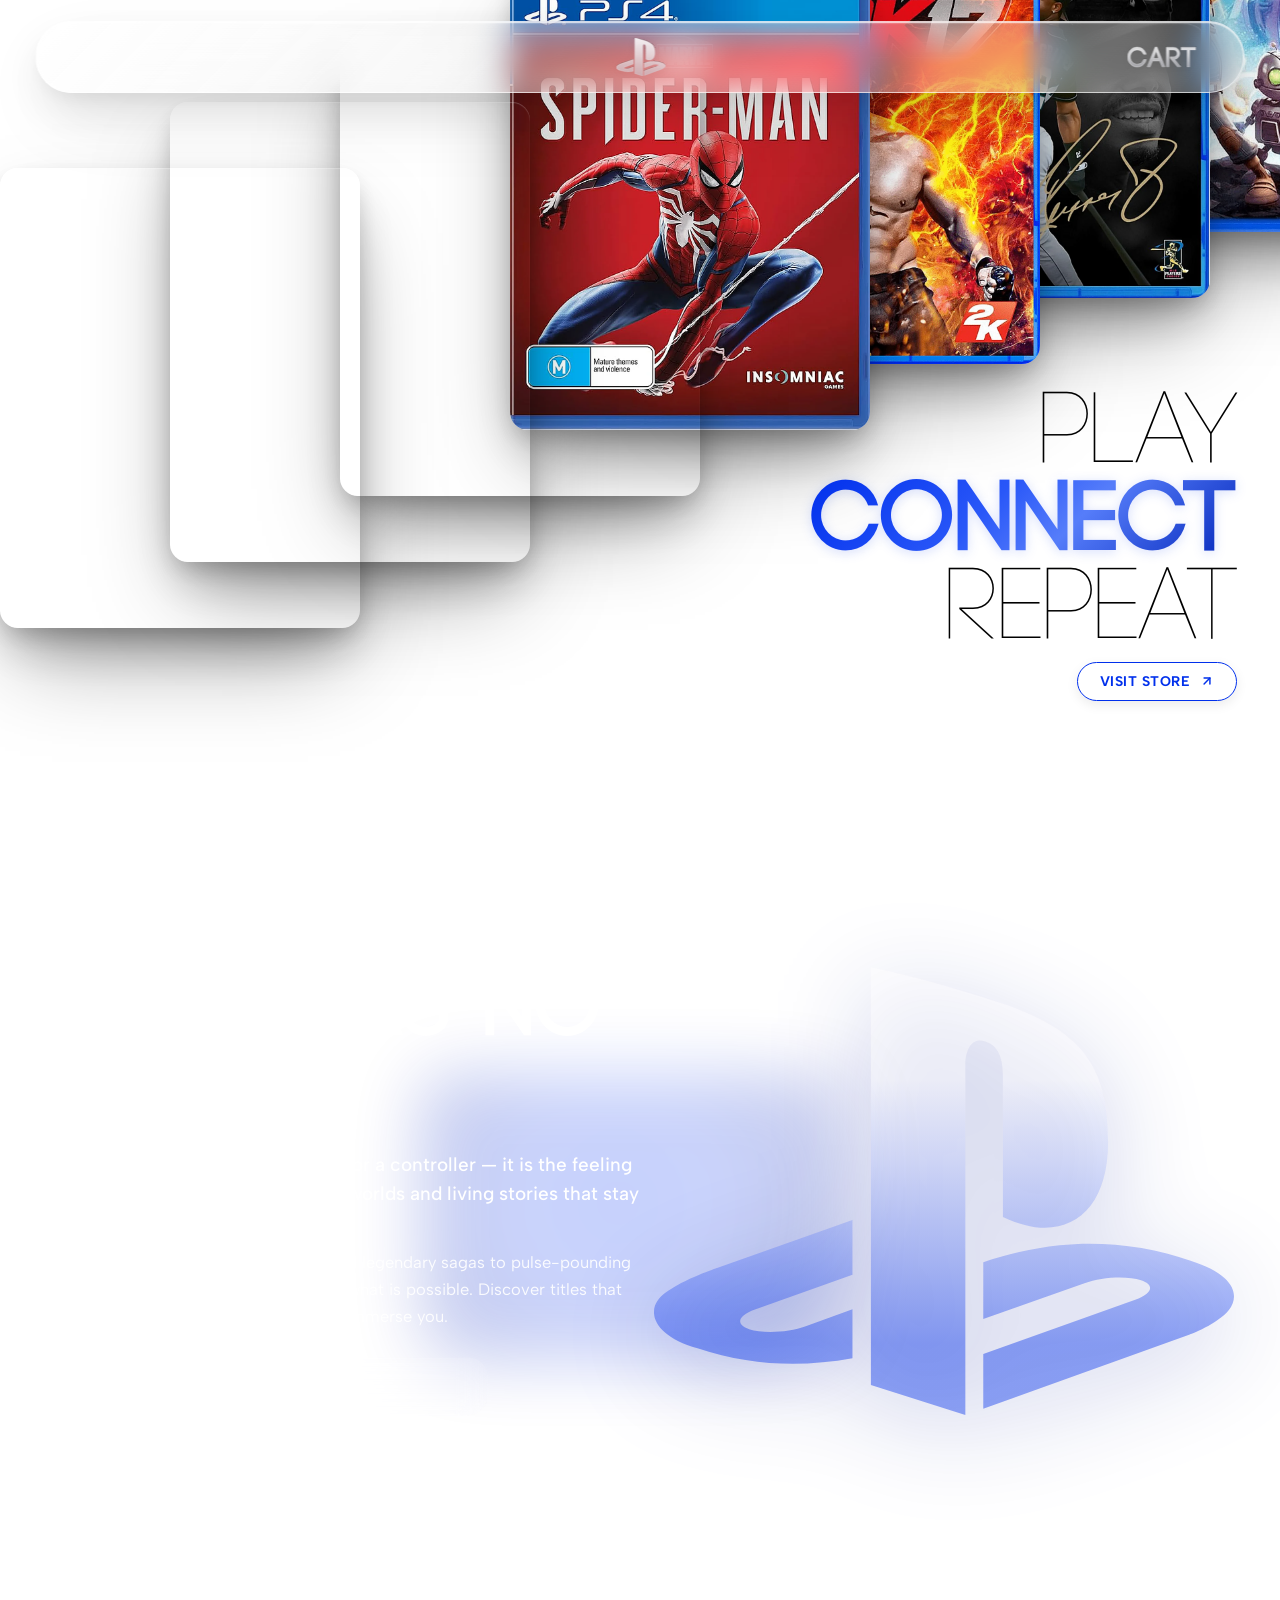
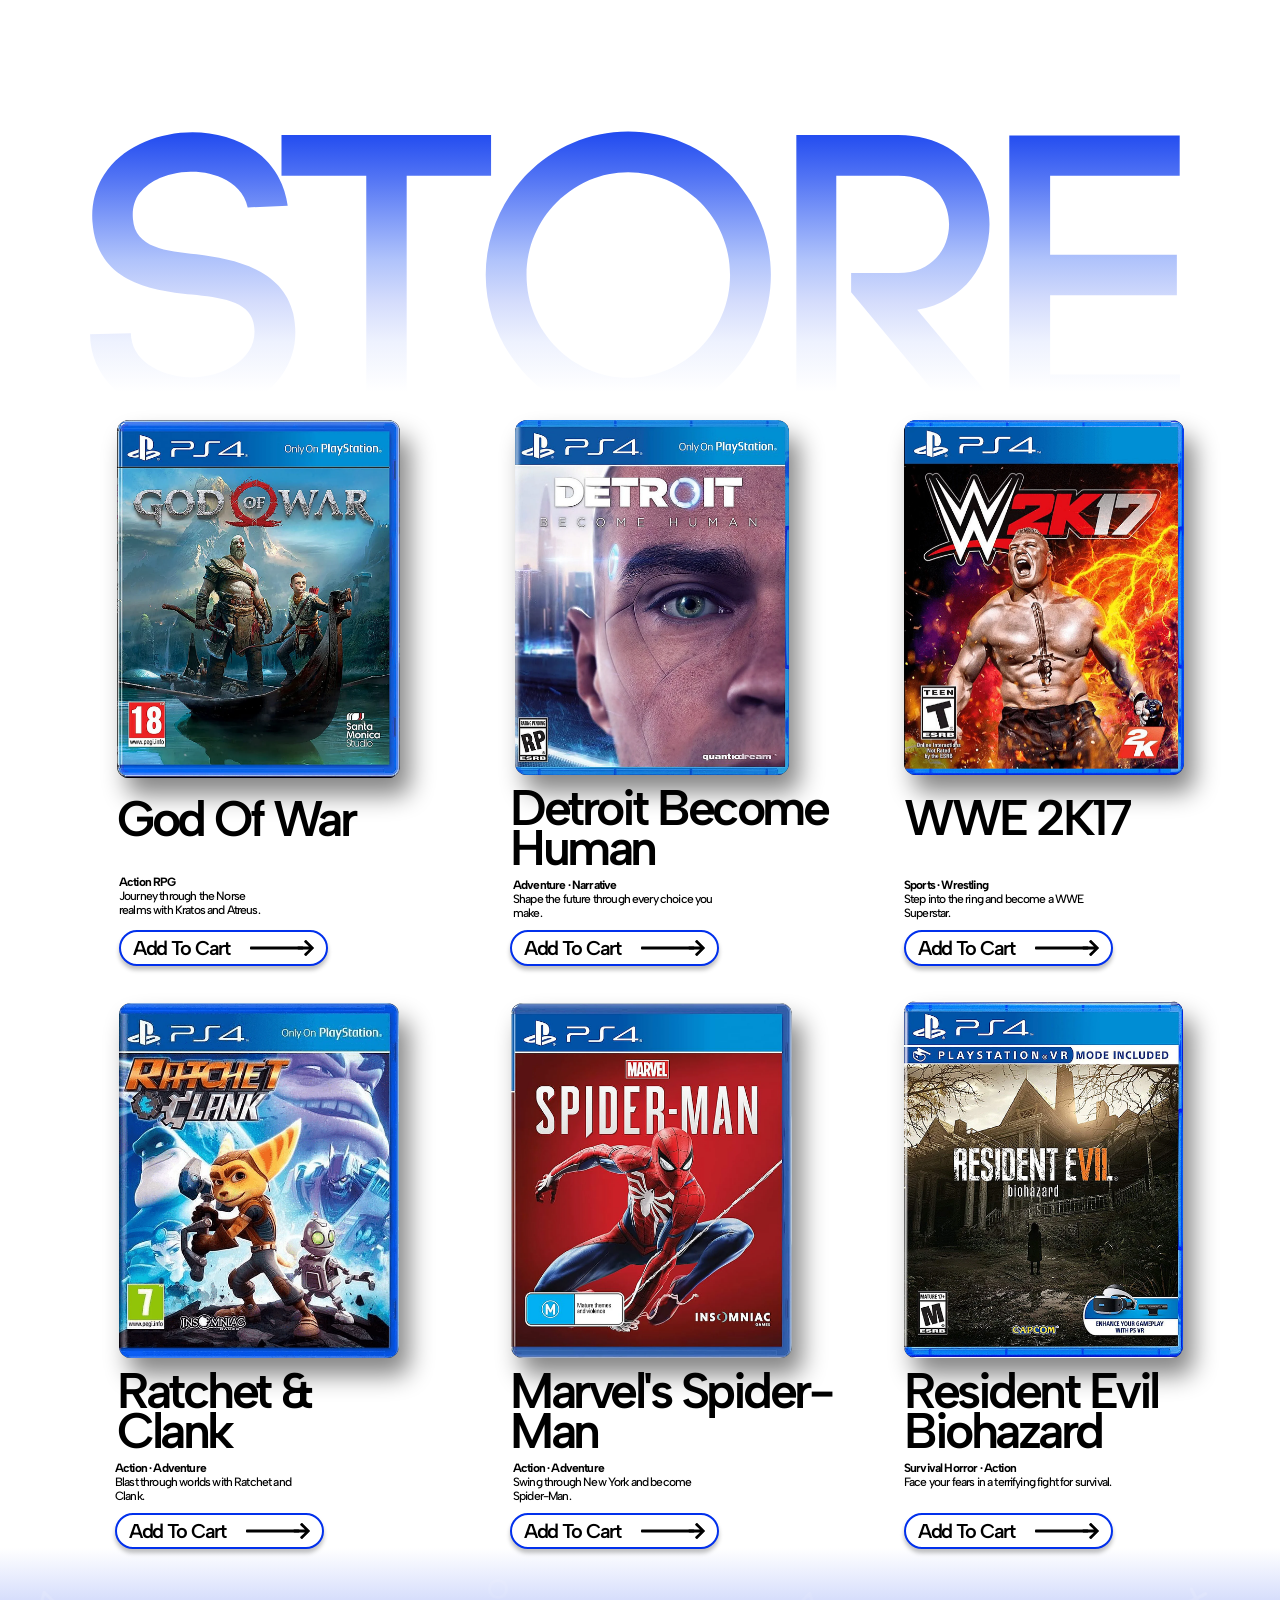
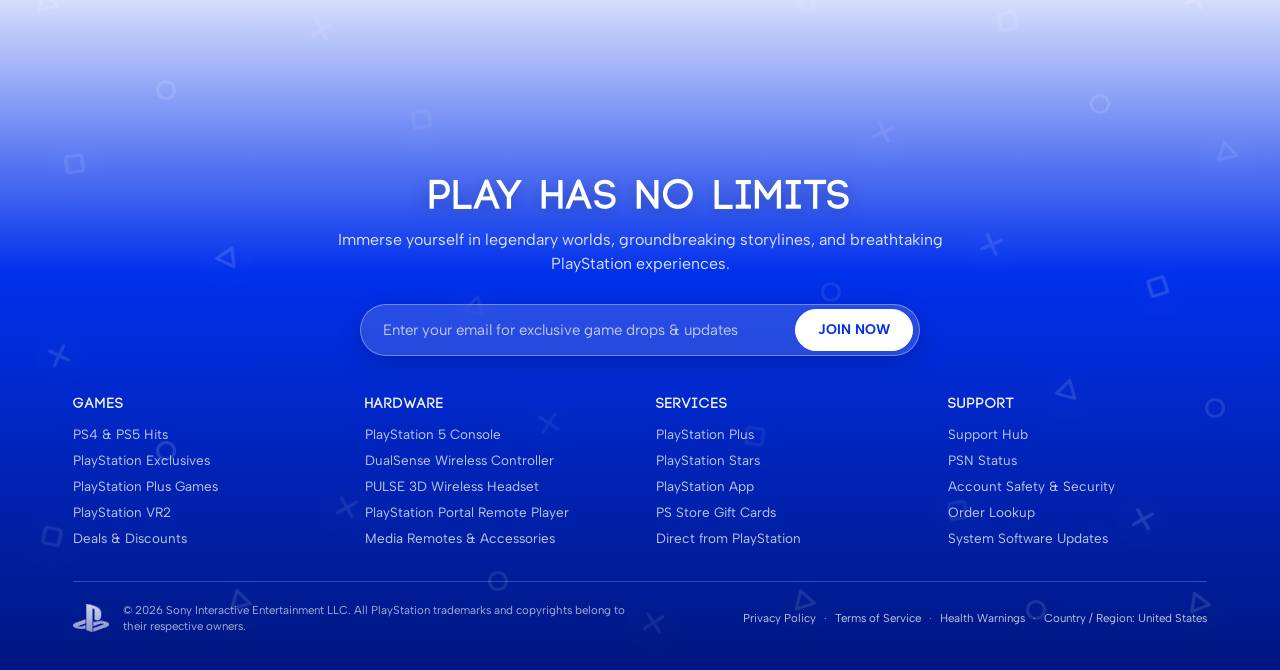
==== commit 6d860a07: "Enlarge store heading and add spacing above game images in mobile layout" ====
--- a/mobile.html
+++ b/mobile.html
@@ -31,7 +31,7 @@
   <link
     href="https://fonts.googleapis.com/css2?family=Albert+Sans:wght@400;500;600;700&family=Outfit:wght@300;400;600;700;800&display=swap"
     rel="stylesheet">
-  <link rel="stylesheet" href="mobile.css?v=202609092006">
+  <link rel="stylesheet" href="mobile.css?v=202609092009">
 </head>
 
 <body>
--- a/mobile.css
+++ b/mobile.css
@@ -674,7 +674,7 @@
 .store__heading {
   font-family: var(--code-font);
   font-weight: 700;
-  font-size: clamp(82px, 24vw, 130px);
+  font-size: clamp(94px, 27vw, 145px);
   line-height: 1;
   text-align: center;
   text-transform: uppercase;
@@ -696,7 +696,7 @@
   color: transparent;
   user-select: none;
   pointer-events: none;
-  margin-bottom: -35px;
+  margin-bottom: -10px;
 }
 
 .games {
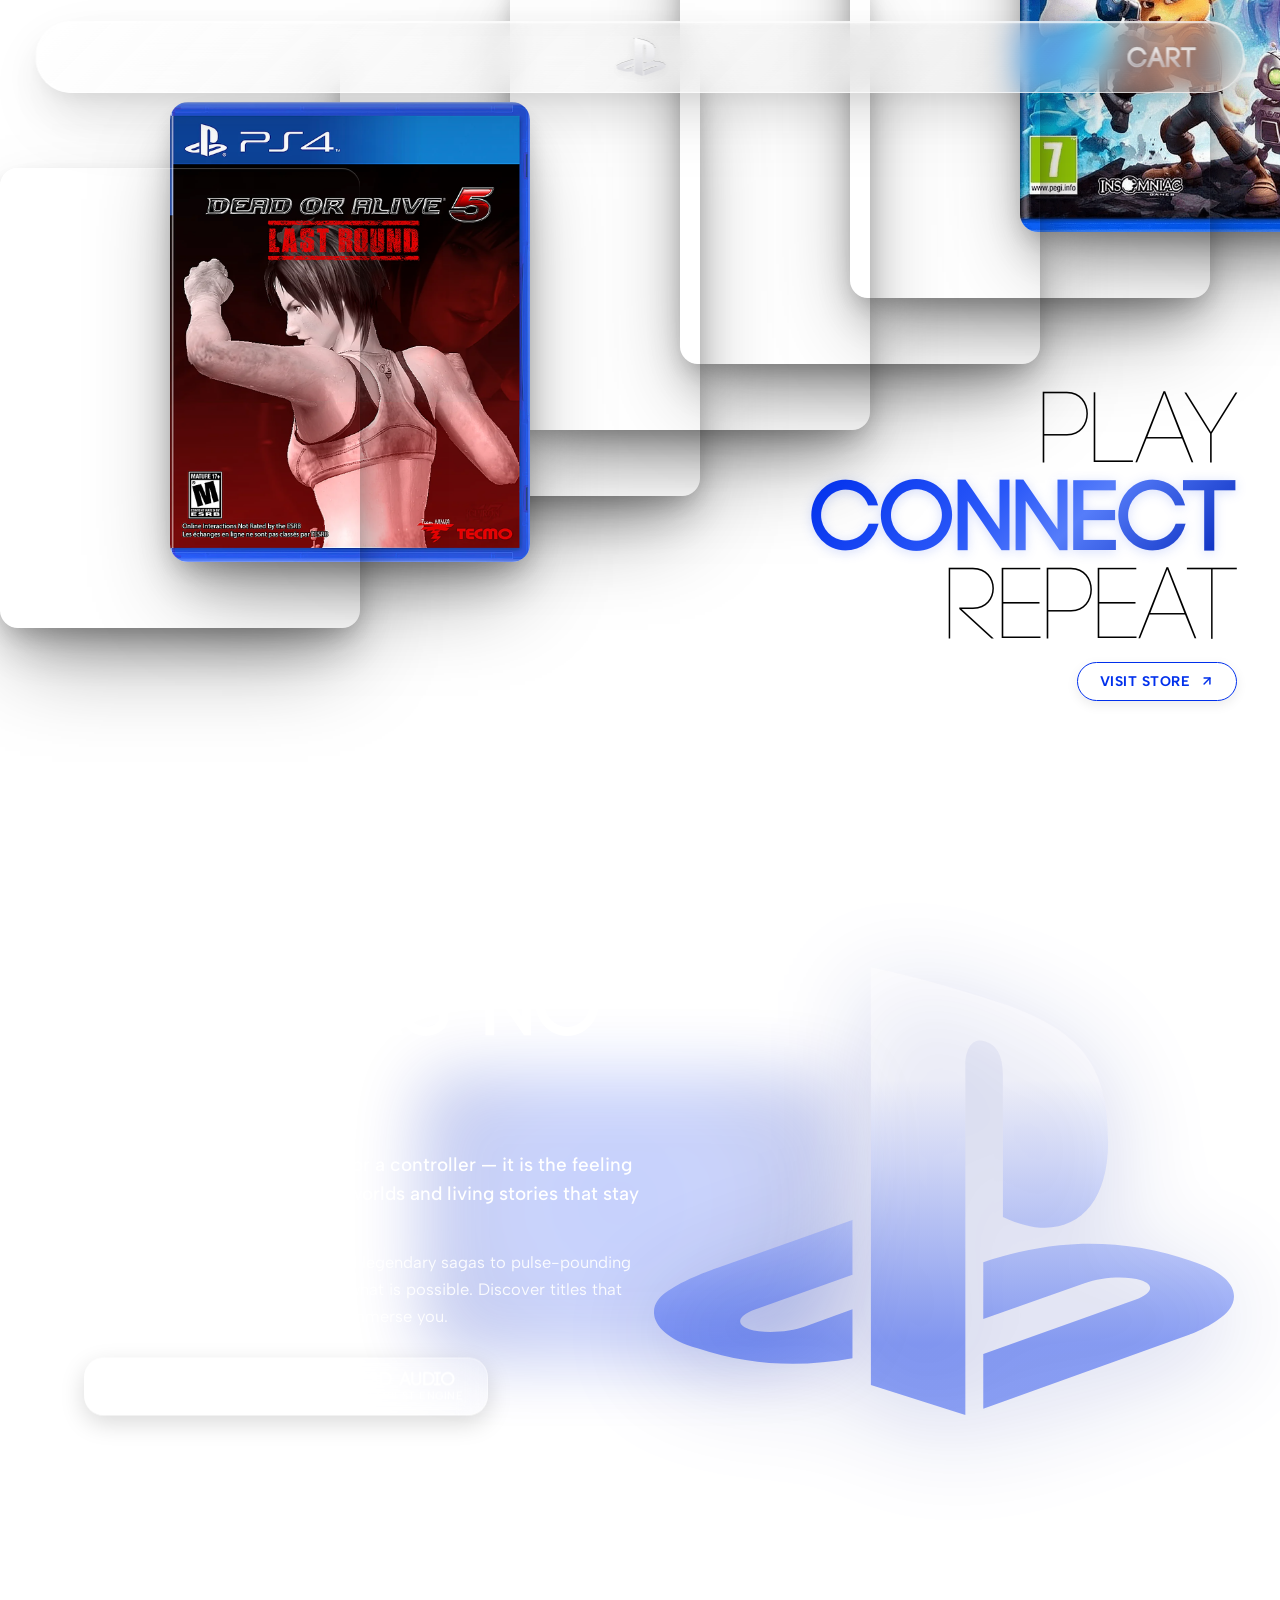
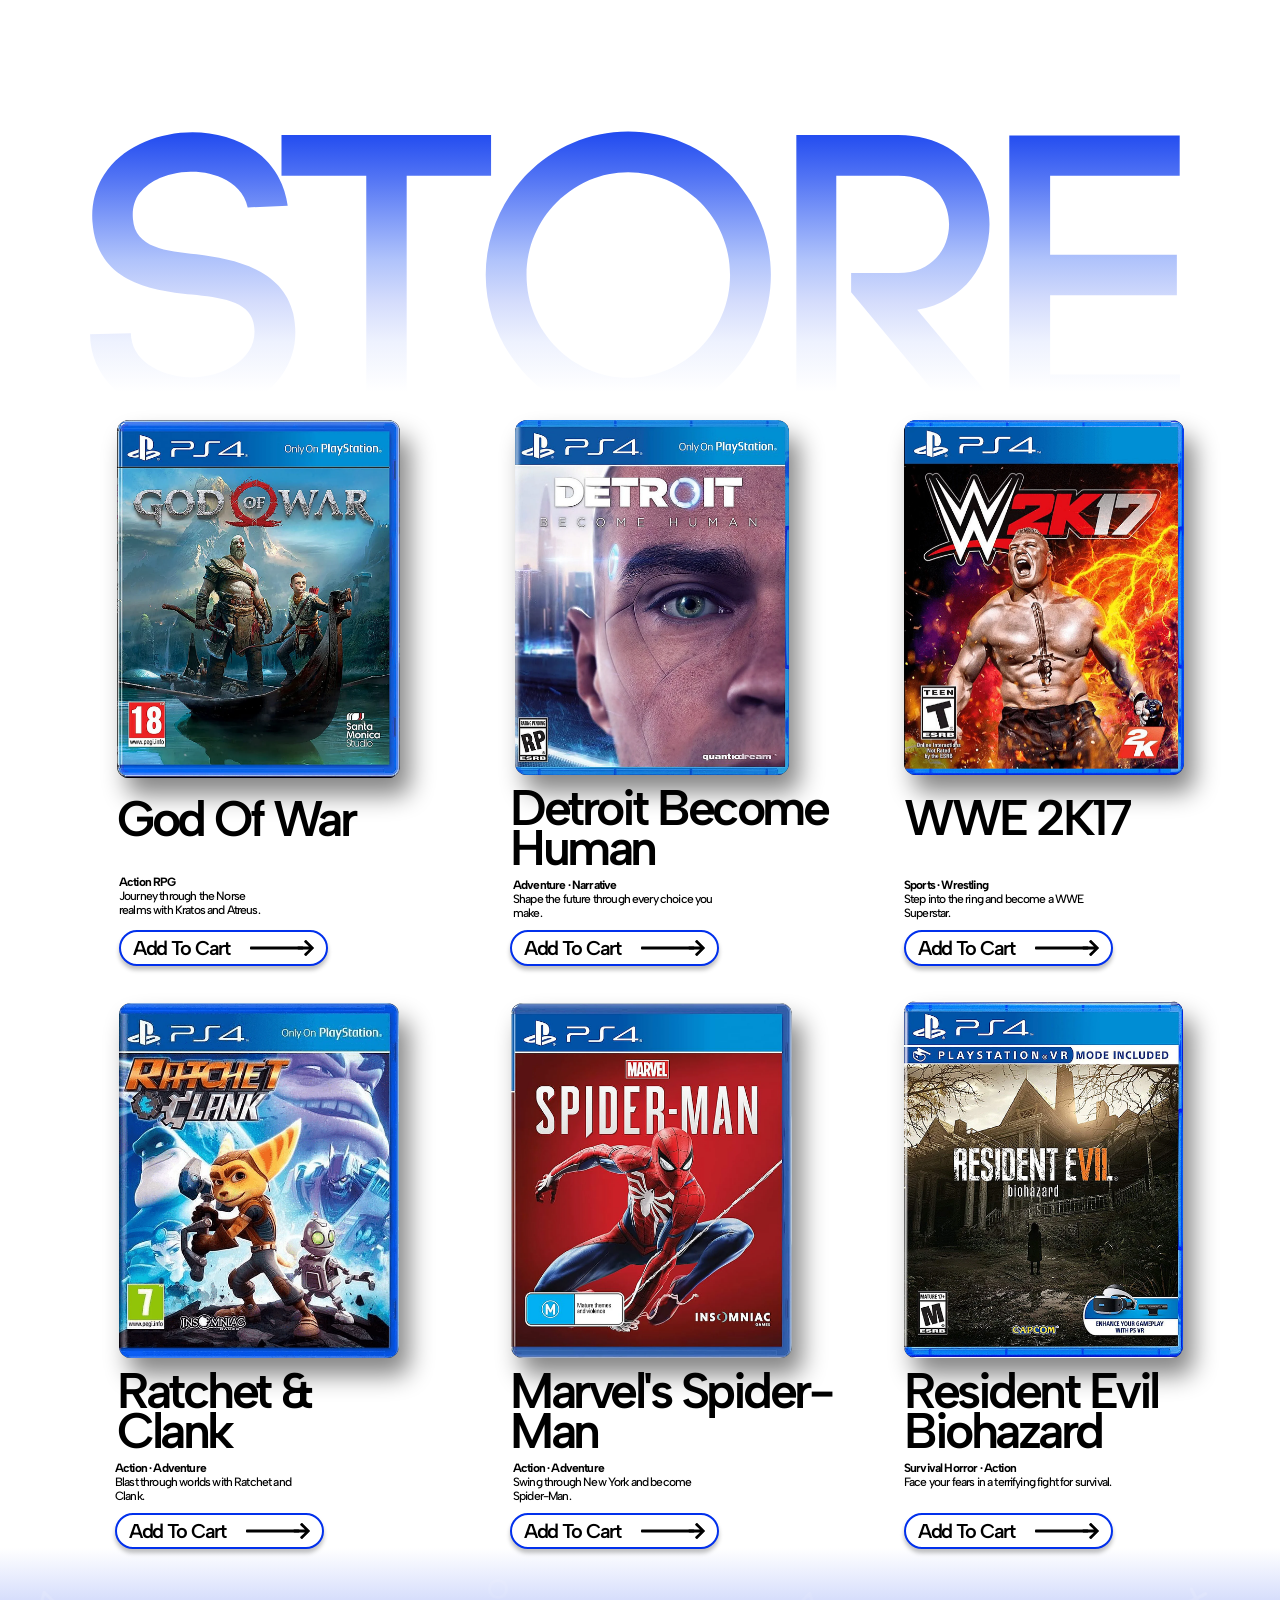
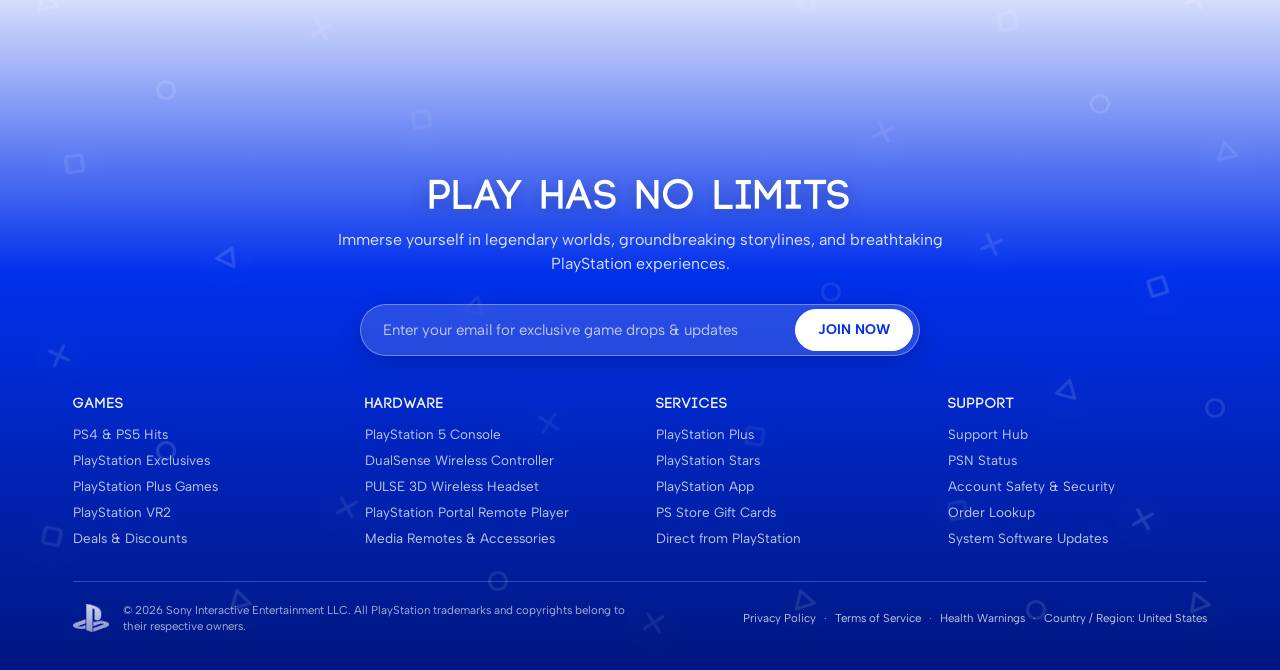
==== commit 2285e821: "Increase store heading text size on mobile layout" ====
--- a/mobile.html
+++ b/mobile.html
@@ -31,7 +31,7 @@
   <link
     href="https://fonts.googleapis.com/css2?family=Albert+Sans:wght@400;500;600;700&family=Outfit:wght@300;400;600;700;800&display=swap"
     rel="stylesheet">
-  <link rel="stylesheet" href="mobile.css?v=202609092009">
+  <link rel="stylesheet" href="mobile.css?v=202609092011">
 </head>
 
 <body>
--- a/mobile.css
+++ b/mobile.css
@@ -674,8 +674,8 @@
 .store__heading {
   font-family: var(--code-font);
   font-weight: 700;
-  font-size: clamp(94px, 27vw, 145px);
-  line-height: 1;
+  font-size: clamp(118px, 34vw, 180px);
+  line-height: 0.95;
   text-align: center;
   text-transform: uppercase;
   margin: 0;
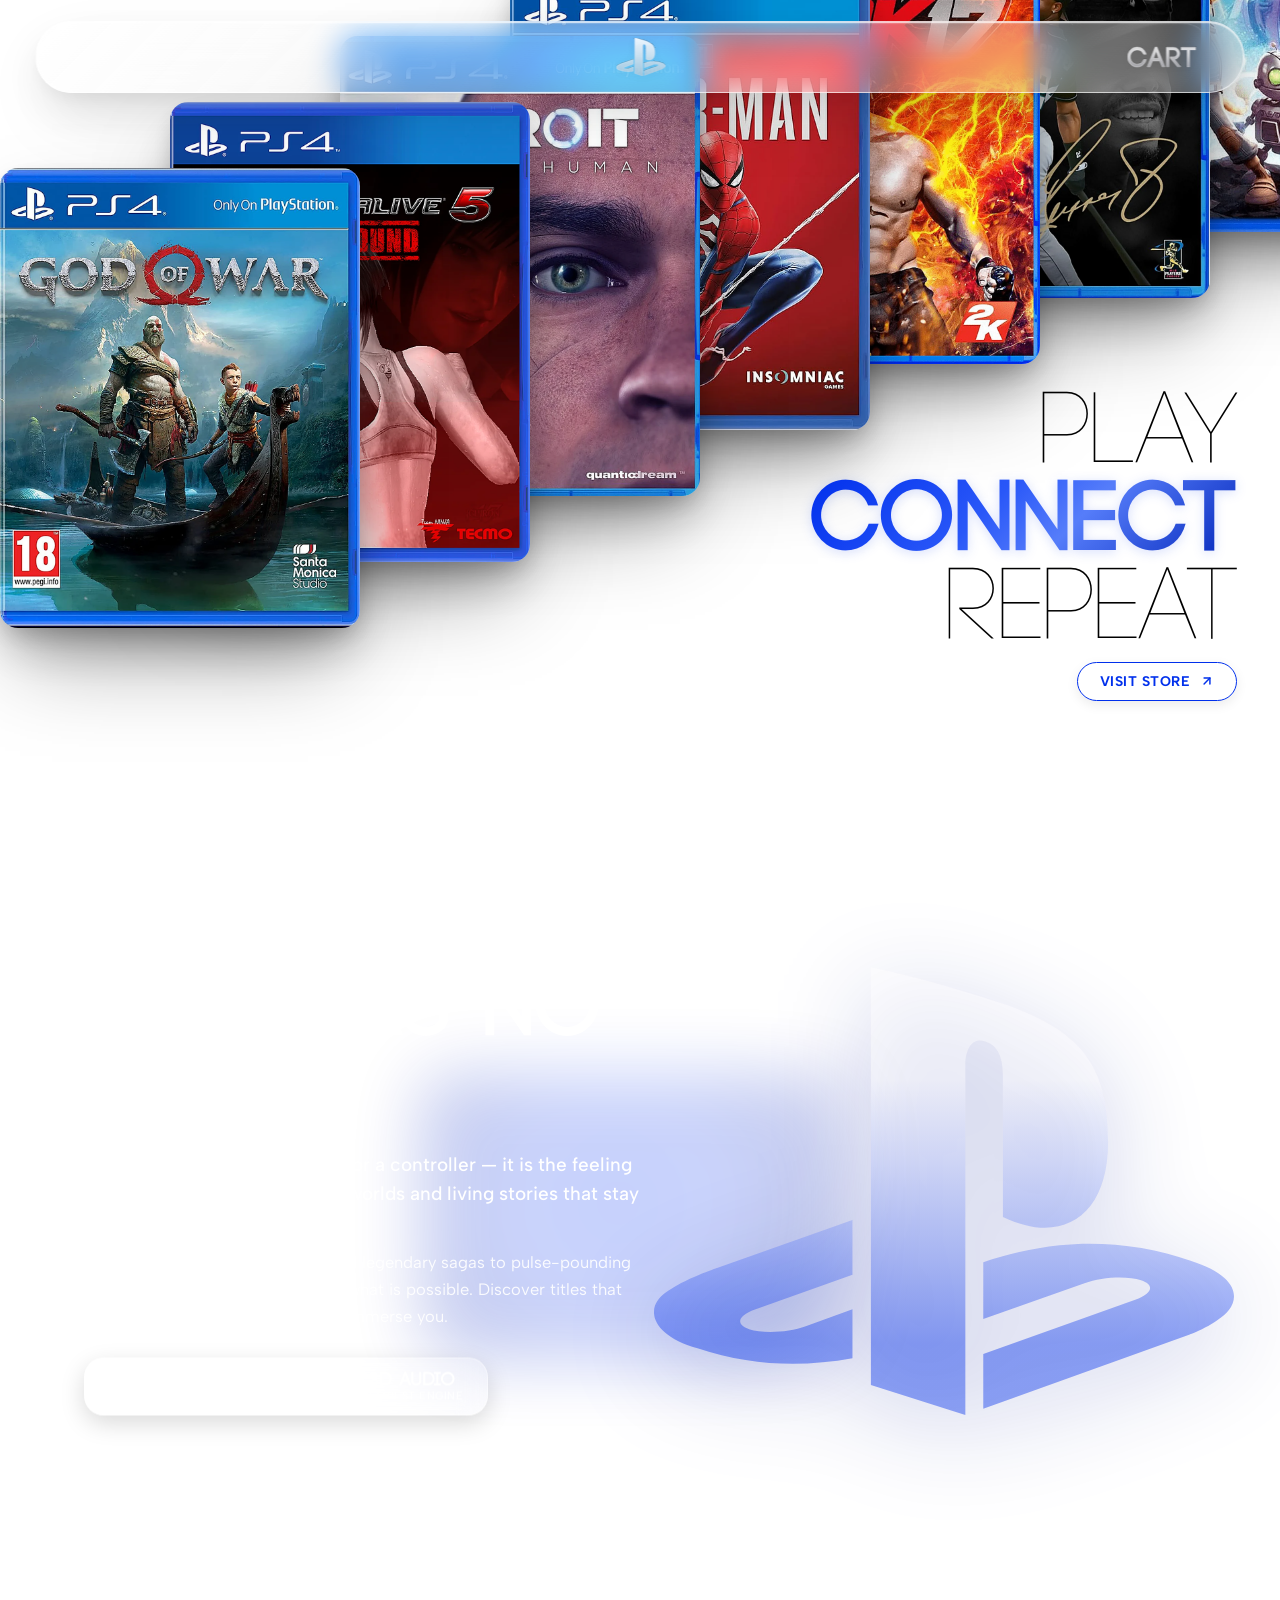
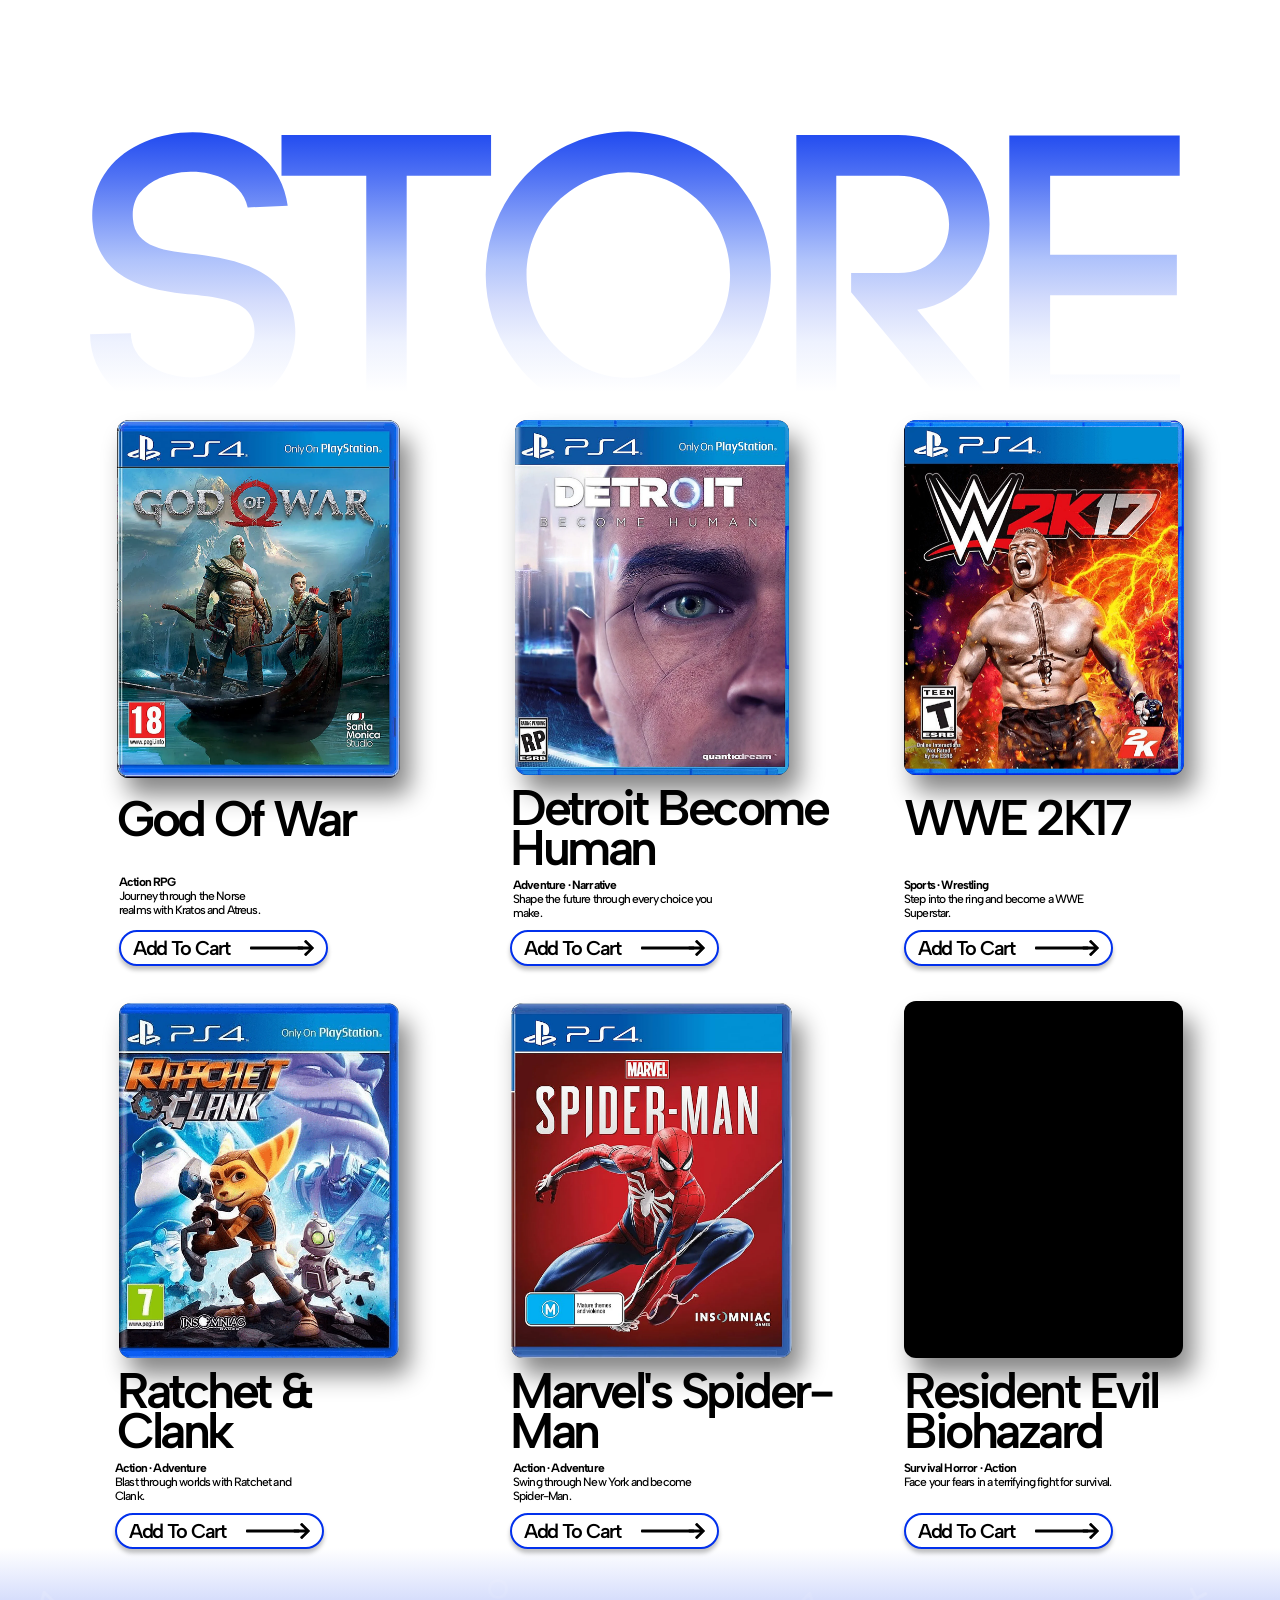
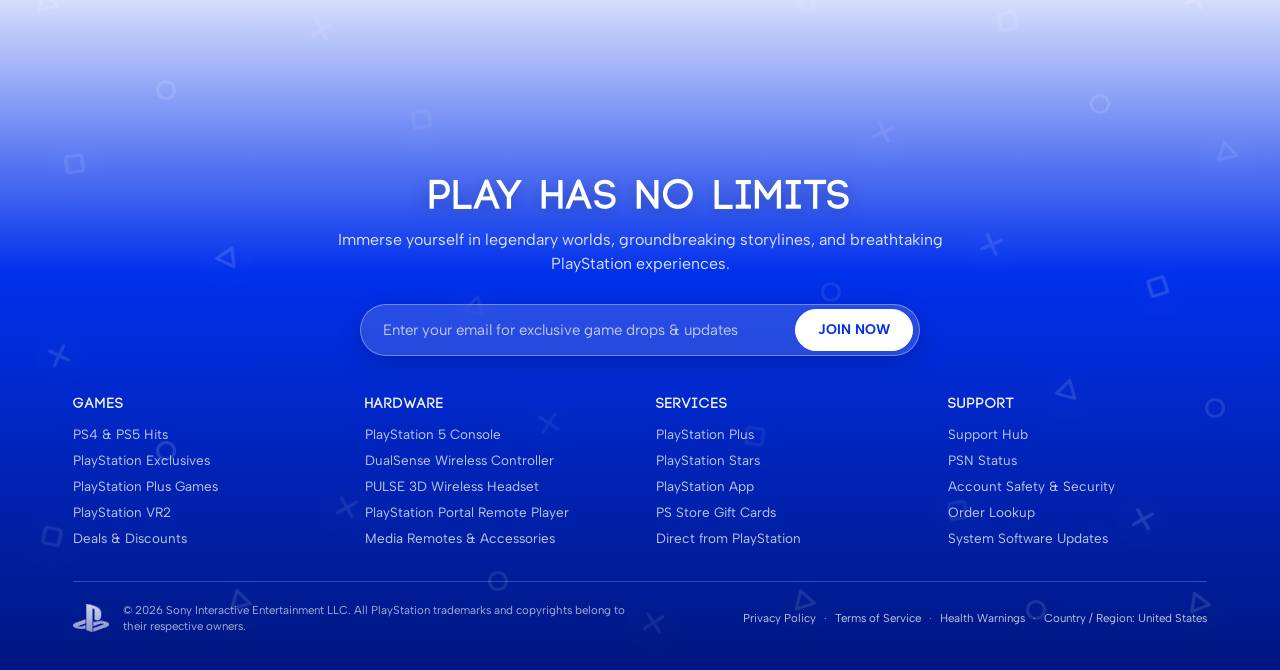
==== commit 414167a4: "Enlarge play connect repeat hero typography on mobile" ====
--- a/mobile.html
+++ b/mobile.html
@@ -31,7 +31,7 @@
   <link
     href="https://fonts.googleapis.com/css2?family=Albert+Sans:wght@400;500;600;700&family=Outfit:wght@300;400;600;700;800&display=swap"
     rel="stylesheet">
-  <link rel="stylesheet" href="mobile.css?v=202609092011">
+  <link rel="stylesheet" href="mobile.css?v=202609092012">
 </head>
 
 <body>
--- a/mobile.css
+++ b/mobile.css
@@ -469,12 +469,12 @@
 /* Hero Typography: play connect repeat */
 .hero__title {
   font-family: var(--code-font);
-  font-size: clamp(48px, 14vw, 76px);
-  line-height: 1.0;
-  letter-spacing: -2px;
+  font-size: clamp(64px, 18vw, 98px);
+  line-height: 0.88;
+  letter-spacing: -1.5px;
   text-transform: lowercase;
   text-align: center;
-  margin: 16px 0 0;
+  margin: 18px 0 0;
   display: flex;
   flex-direction: column;
   align-items: center;
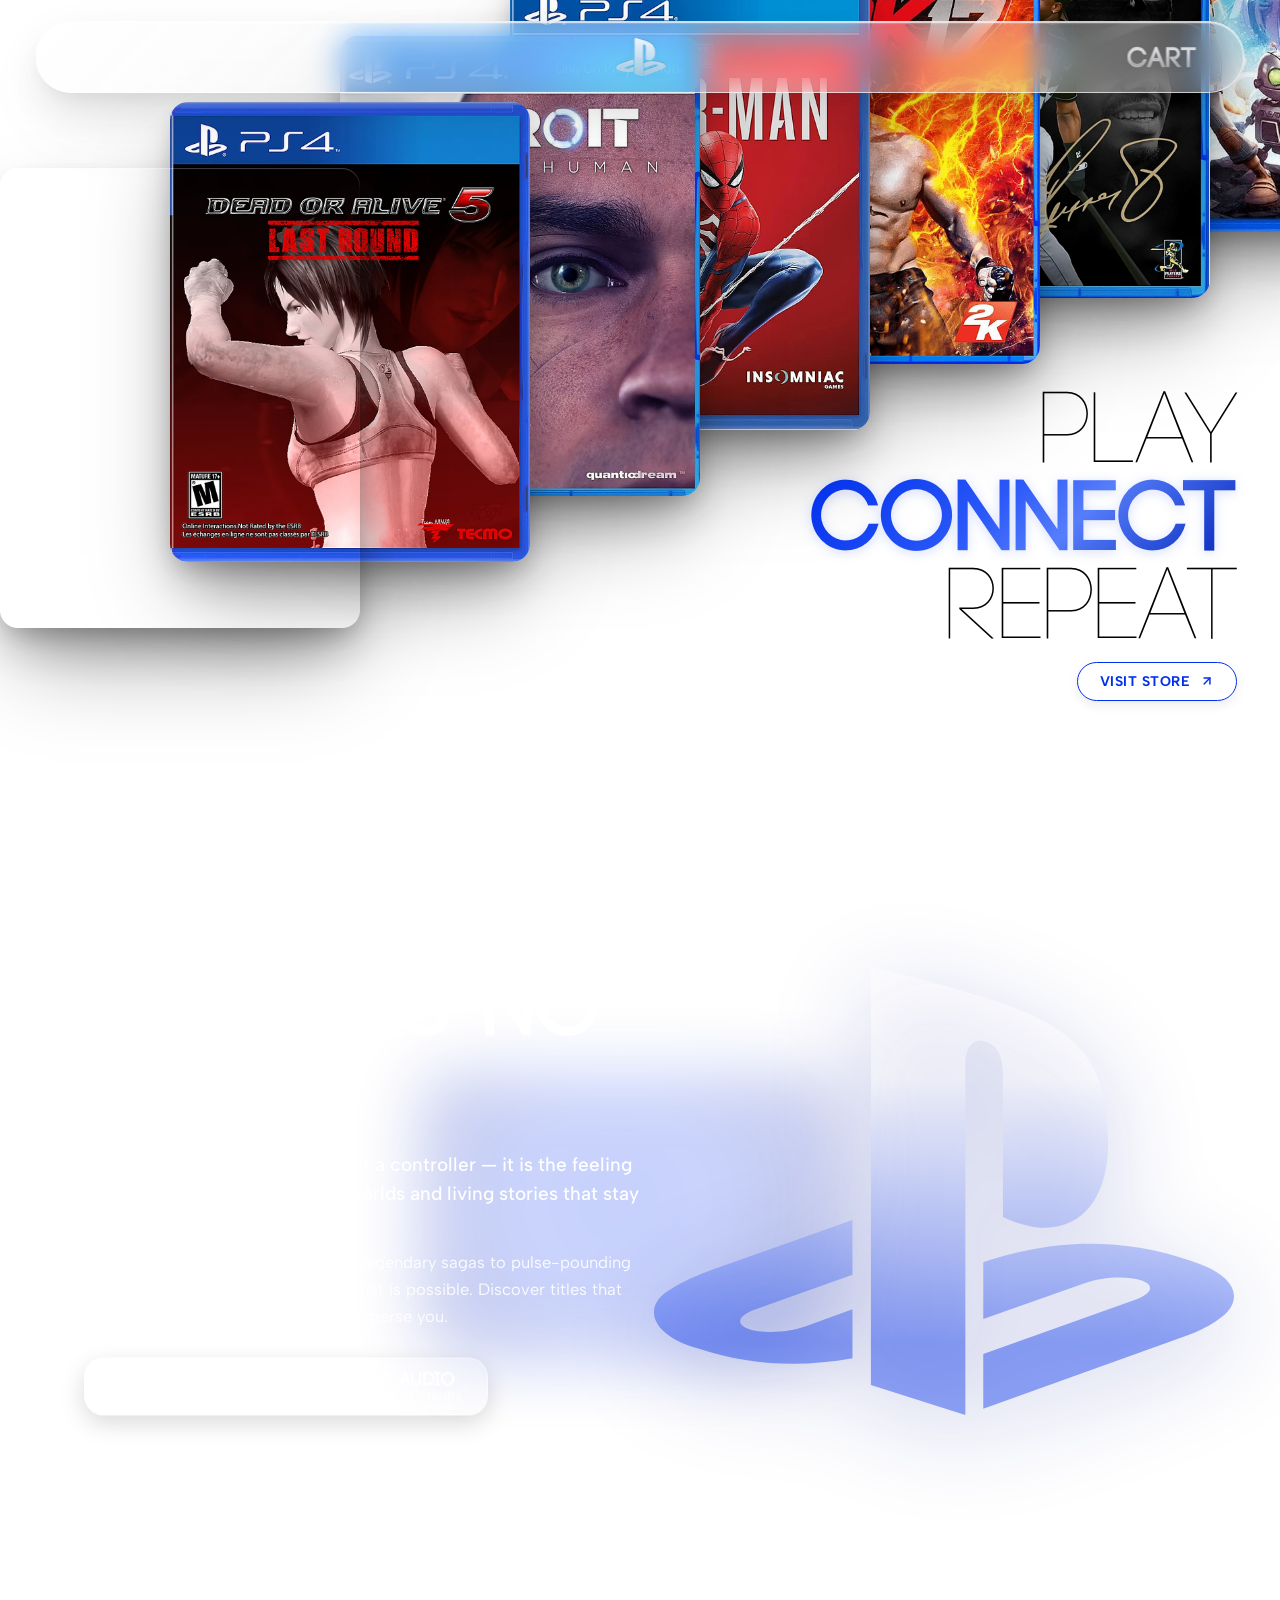
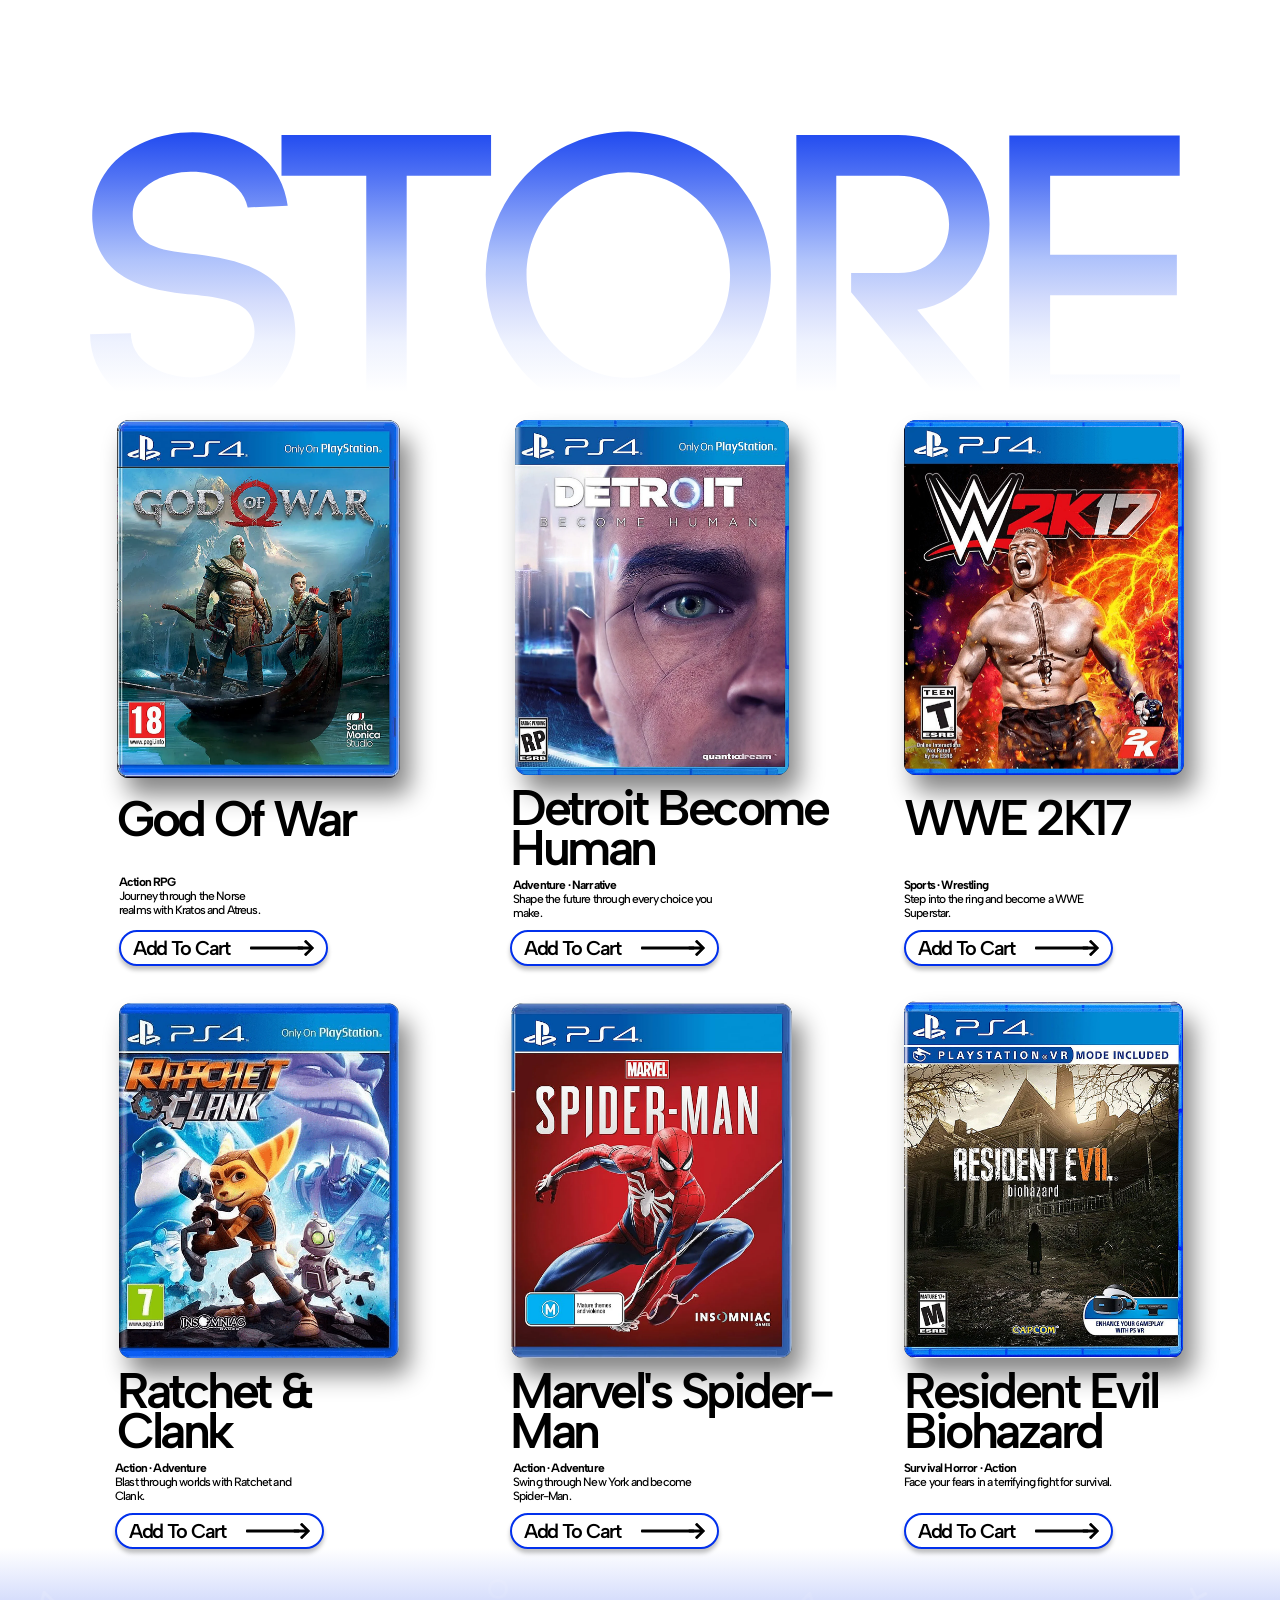
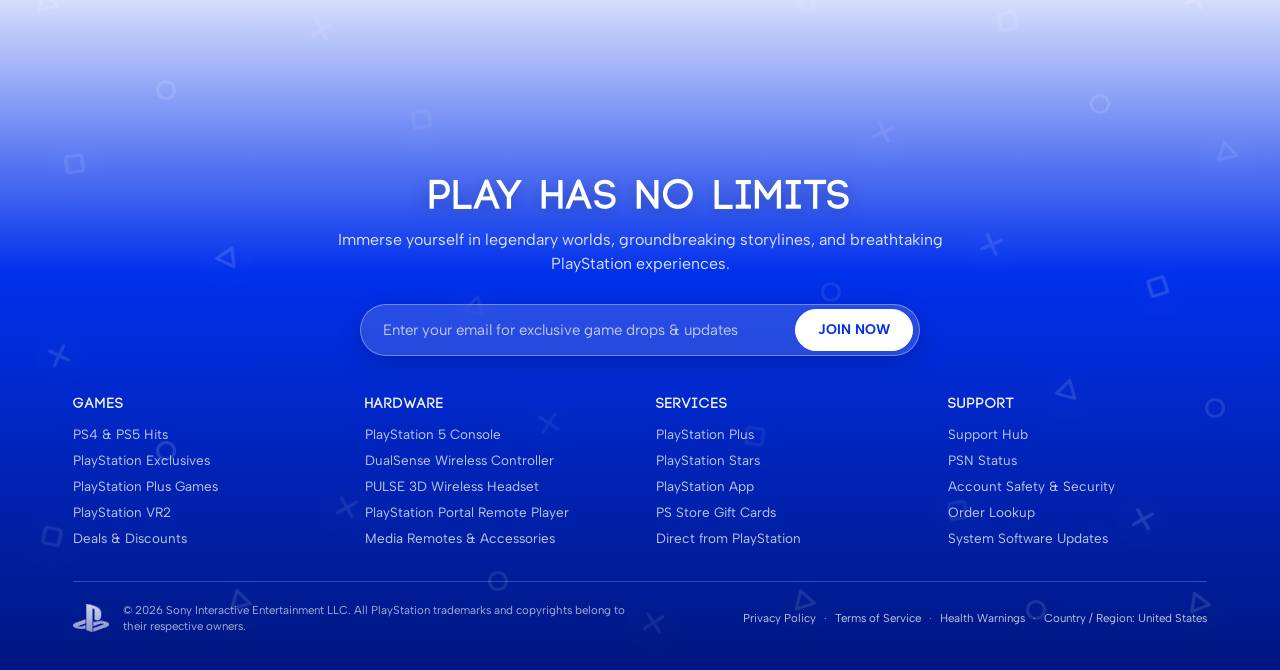
==== commit 12ebe20f: "Align cart items into side-by-side 2-column grid layout for desktop and mobile" ====
--- a/mobile.html
+++ b/mobile.html
@@ -31,7 +31,7 @@
   <link
     href="https://fonts.googleapis.com/css2?family=Albert+Sans:wght@400;500;600;700&family=Outfit:wght@300;400;600;700;800&display=swap"
     rel="stylesheet">
-  <link rel="stylesheet" href="mobile.css?v=202609092012">
+  <link rel="stylesheet" href="mobile.css?v=202609092020">
 </head>
 
 <body>
--- a/mobile.css
+++ b/mobile.css
@@ -241,10 +241,11 @@
   overflow-y: auto;
   overflow-x: hidden;
   padding: 14px 0;
-  display: flex;
-  flex-direction: column;
-  gap: 10px;
-  max-height: 320px;
+  display: grid;
+  grid-template-columns: repeat(2, 1fr);
+  gap: 12px;
+  align-content: flex-start;
+  max-height: 380px;
   scrollbar-width: none;
 }
 
@@ -300,50 +301,72 @@
 }
 
 .cart-item {
-  display: flex;
-  align-items: center;
-  gap: 12px;
-  background: rgba(0, 0, 0, 0.04);
+  position: relative;
+  width: 100%;
+  aspect-ratio: 140 / 178;
   border-radius: 12px;
-  padding: 8px 10px;
-  position: relative;
-  box-shadow: 0 2px 8px rgba(0, 0, 0, 0.04);
+  overflow: hidden;
+  background: #000;
+  box-shadow: 0 4px 14px rgba(0, 0, 0, 0.25);
+  transition: transform 0.25s ease, box-shadow 0.25s ease;
+}
+
+.cart-item:hover,
+.cart-item:active {
+  transform: translateY(-2px) scale(1.02);
+  box-shadow: 0 8px 20px rgba(0, 0, 0, 0.35);
 }
 
 .cart-item img {
-  width: 48px;
-  height: 60px;
+  width: 100%;
+  height: 100%;
   object-fit: cover;
-  border-radius: 6px;
-  box-shadow: 0 2px 8px rgba(0, 0, 0, 0.15);
+  display: block;
 }
 
 .cart-item__remove {
   position: absolute;
   top: 6px;
-  right: 8px;
-  background: none;
-  border: none;
-  font-size: 20px;
-  color: #888;
+  right: 6px;
+  width: 26px;
+  height: 26px;
+  border-radius: 50%;
+  background: rgba(0, 0, 0, 0.65);
+  color: #fff;
+  border: 1px solid rgba(255, 255, 255, 0.4);
+  backdrop-filter: blur(4px);
+  -webkit-backdrop-filter: blur(4px);
+  display: flex;
+  align-items: center;
+  justify-content: center;
+  font-size: 16px;
   cursor: pointer;
-  line-height: 1;
-  padding: 2px 6px;
-  transition: color 0.2s ease, transform 0.2s ease;
-}
-
-.cart-item__remove:hover {
-  color: #000;
-  transform: scale(1.15);
+  opacity: 0.92;
+  transition: opacity 0.2s ease, transform 0.2s ease, background 0.2s ease;
+  z-index: 2;
+}
+
+.cart-item__remove:hover,
+.cart-item__remove:active {
+  background: rgba(220, 38, 38, 0.9);
+  transform: scale(1.12);
 }
 
 .cart-item__price {
-  font-family: var(--code-font);
-  font-weight: 700;
-  font-size: 14px;
-  color: var(--blue);
-  margin-left: auto;
-  padding-right: 22px;
+  position: absolute;
+  bottom: 8px;
+  left: 8px;
+  font-family: var(--code-font);
+  font-weight: 700;
+  font-size: 13px;
+  color: #fff;
+  background: rgba(1, 48, 236, 0.88);
+  backdrop-filter: blur(4px);
+  -webkit-backdrop-filter: blur(4px);
+  padding: 3px 8px;
+  border-radius: 6px;
+  letter-spacing: 0.5px;
+  z-index: 2;
 }
 
 .cart-panel__footer {
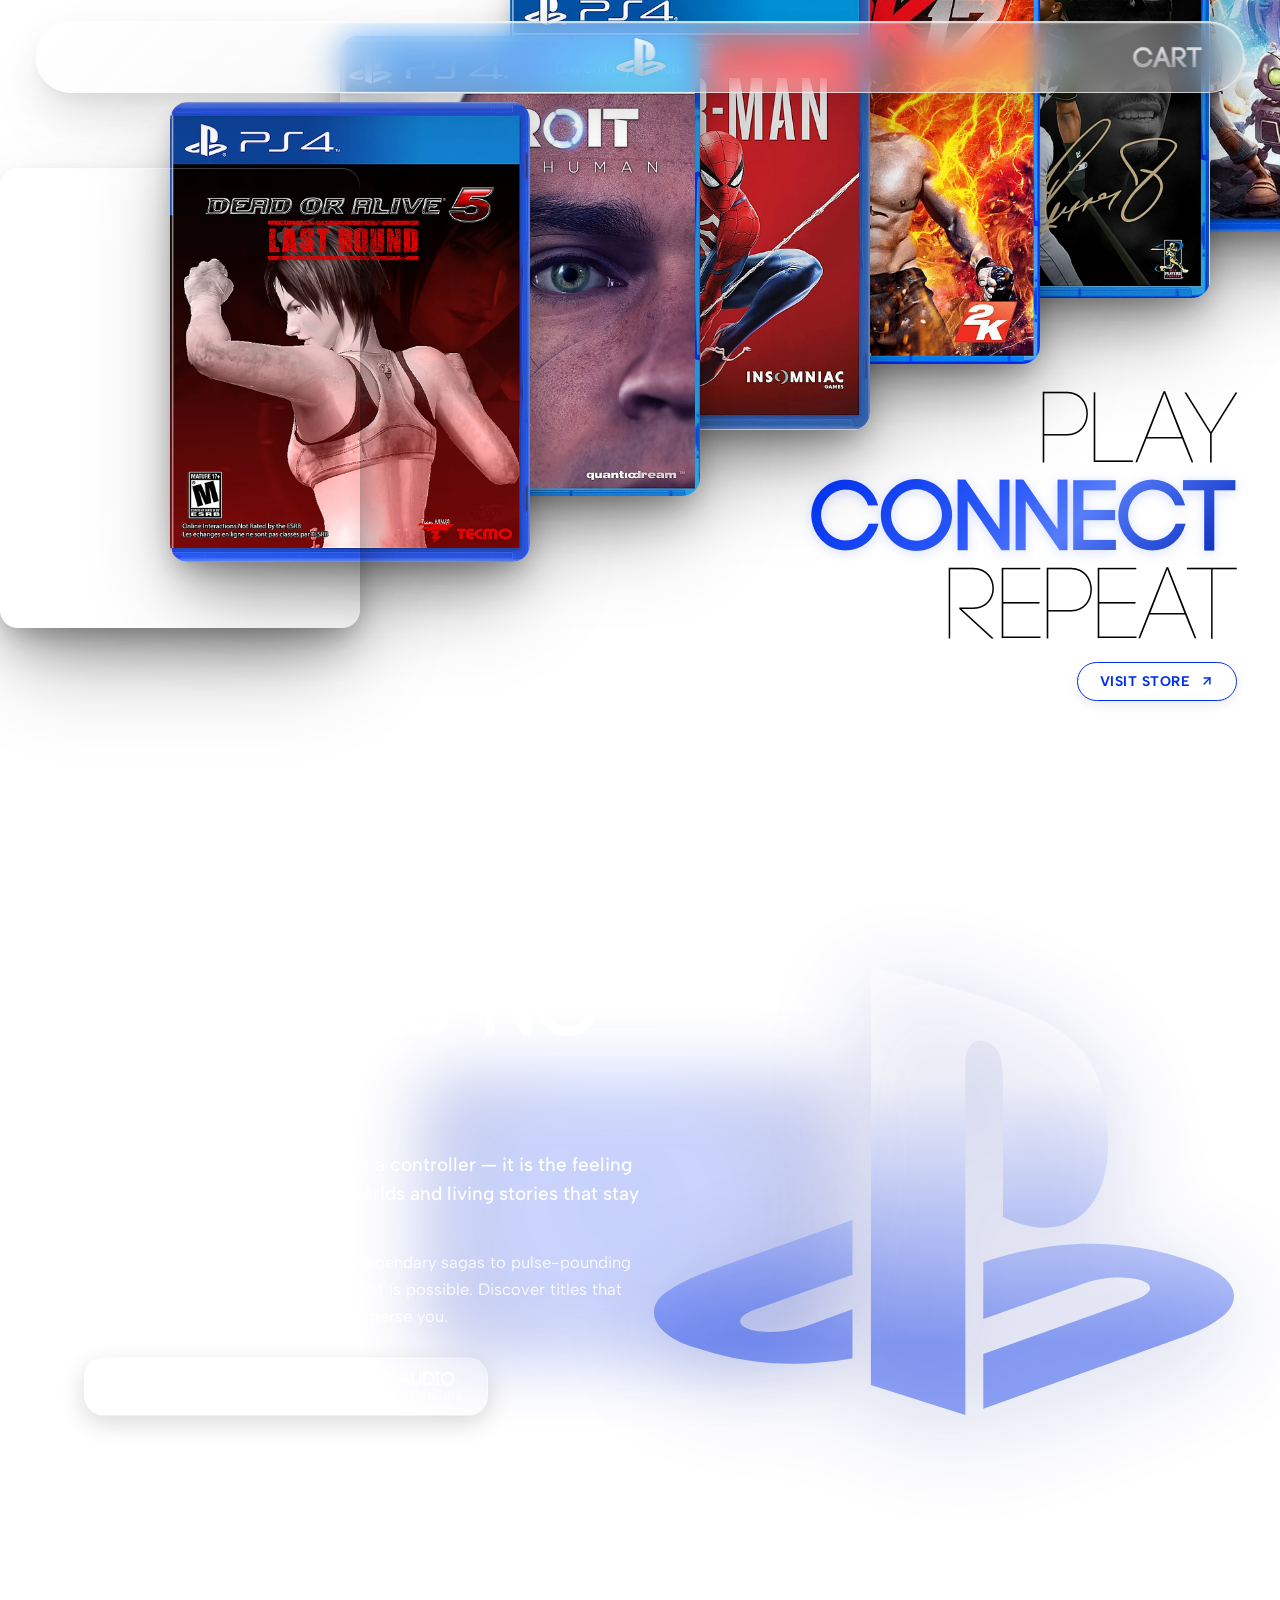
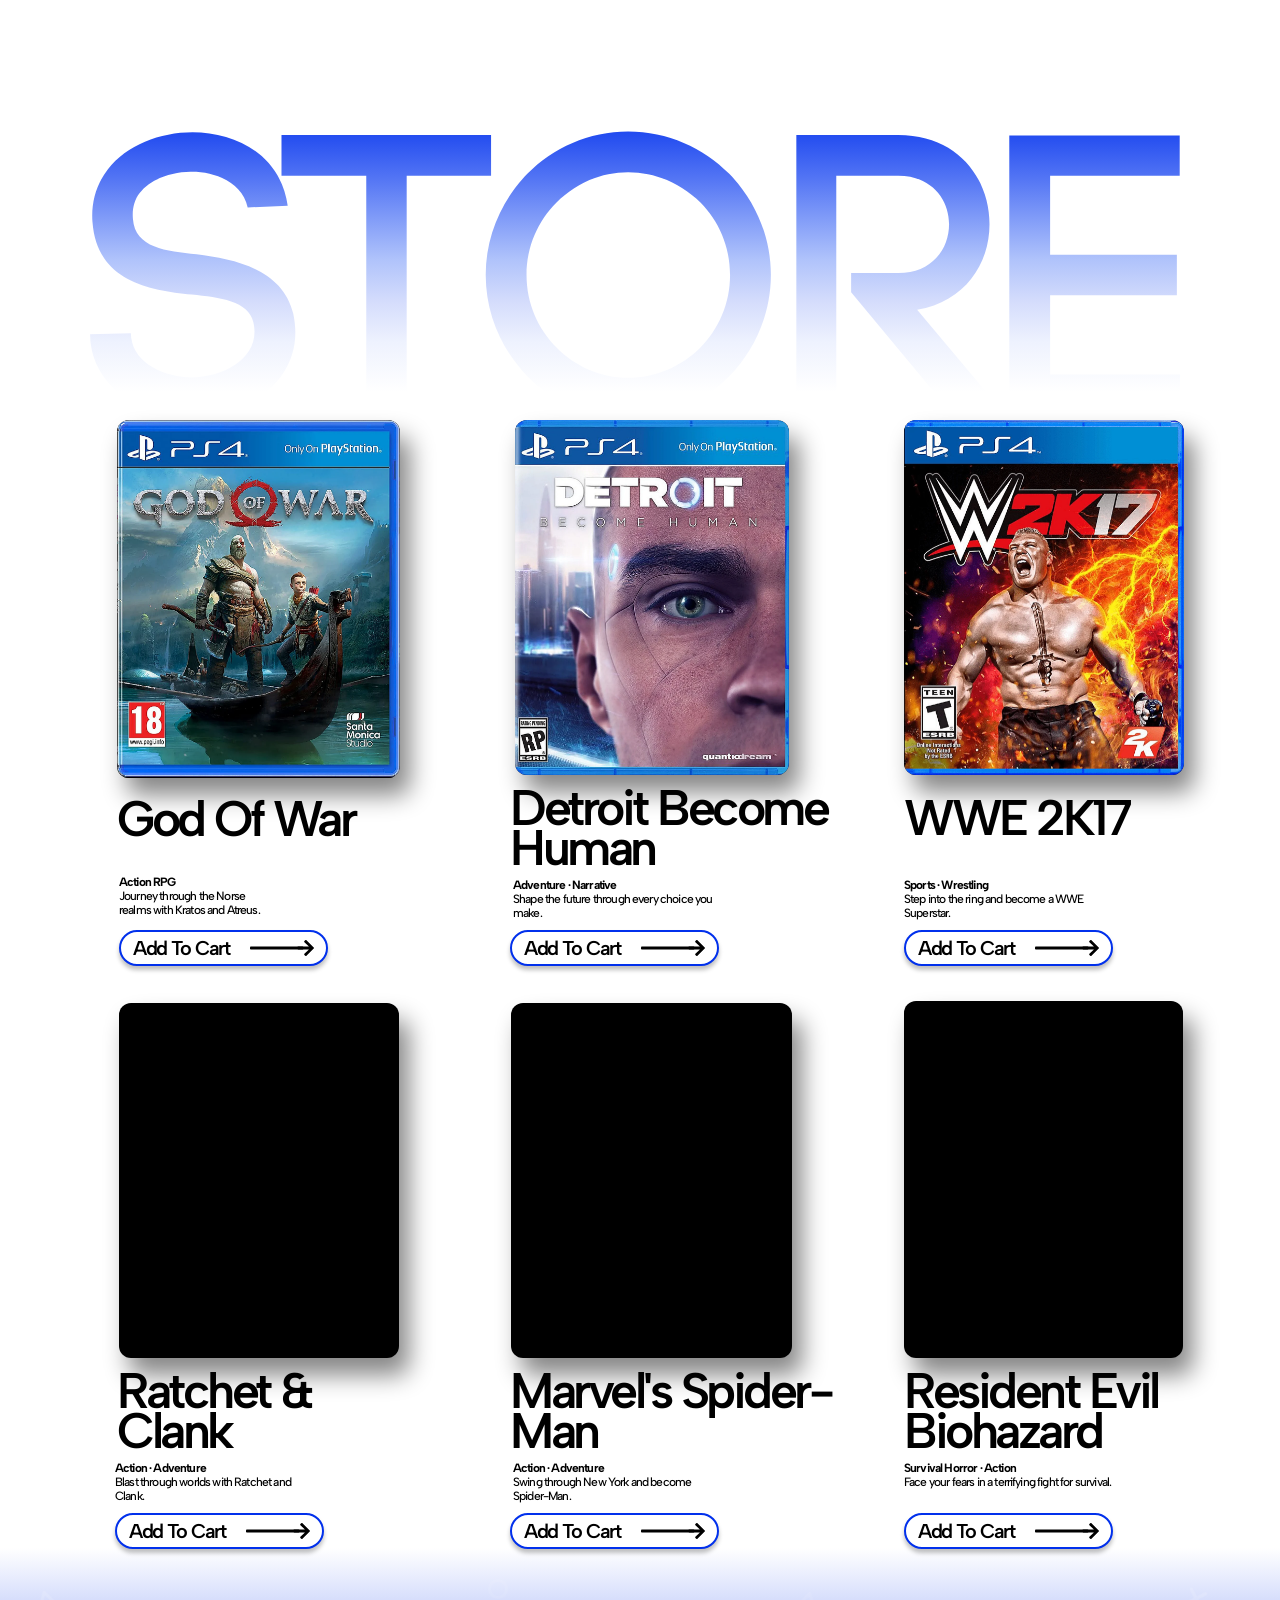
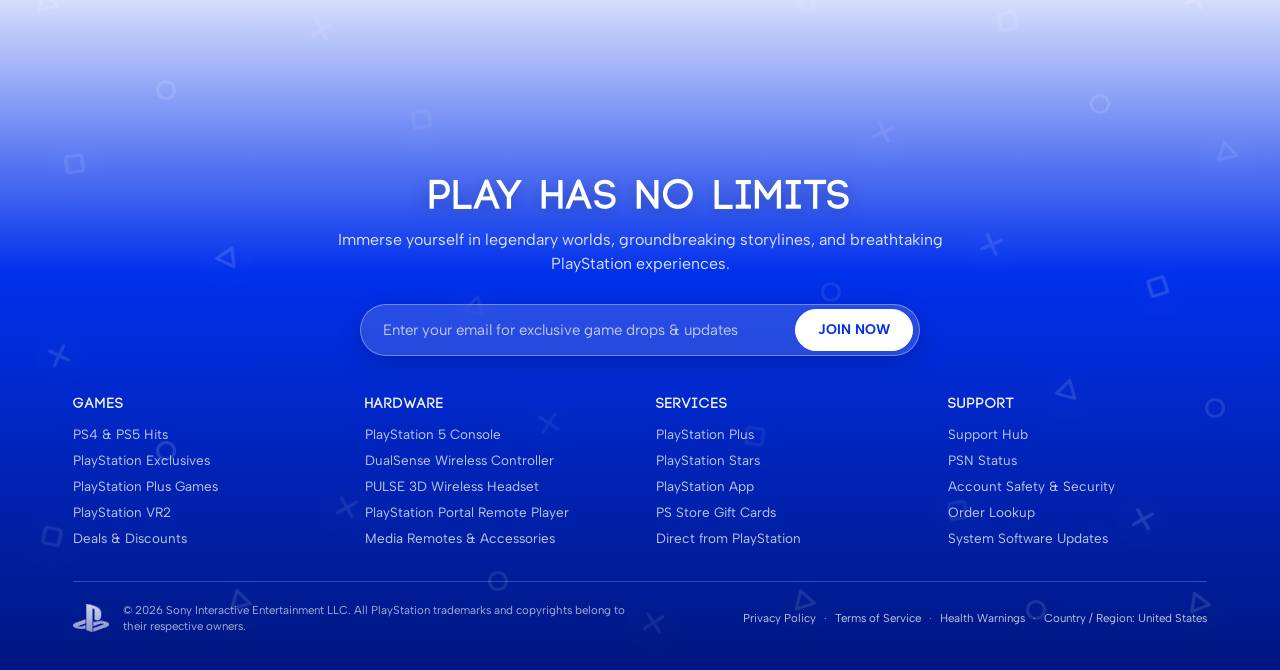
==== commit 92e6fed9: "Center CART text horizontally and vertically with pixel-perfect symmetry" ====
--- a/mobile.html
+++ b/mobile.html
@@ -40,14 +40,14 @@
   <header class="navbar" id="navbar">
     <div class="navbar__inner">
       <img class="navbar__logo" id="navbarLogoBtn" alt="PlayStation" src="assets/navbar_logo.svg?v=202608231804">
-      <img class="navbar__cart" alt="CART" src="assets/cart_text.svg?v=202608231834" id="navbarCartBtn">
+      <img class="navbar__cart" alt="CART" src="assets/cart_text.svg?v=202609092028" id="navbarCartBtn">
     </div>
   </header>
 
   <!-- Floating Glassmorphic Cart Panel -->
   <aside class="cart-panel" id="cartPanel" aria-label="Shopping Cart">
     <div class="cart-panel__header">
-      <img class="cart-panel__title-svg" alt="CART" src="assets/cart_text.svg?v=202608231834">
+      <img class="cart-panel__title-svg" alt="CART" src="assets/cart_text.svg?v=202609092028">
       <button class="cart-panel__close" id="cartCloseBtn" aria-label="Close cart">
         <img class="cart-panel__close-icon" src="assets/cart_close.svg?v=202609091945" alt="&times;">
       </button>
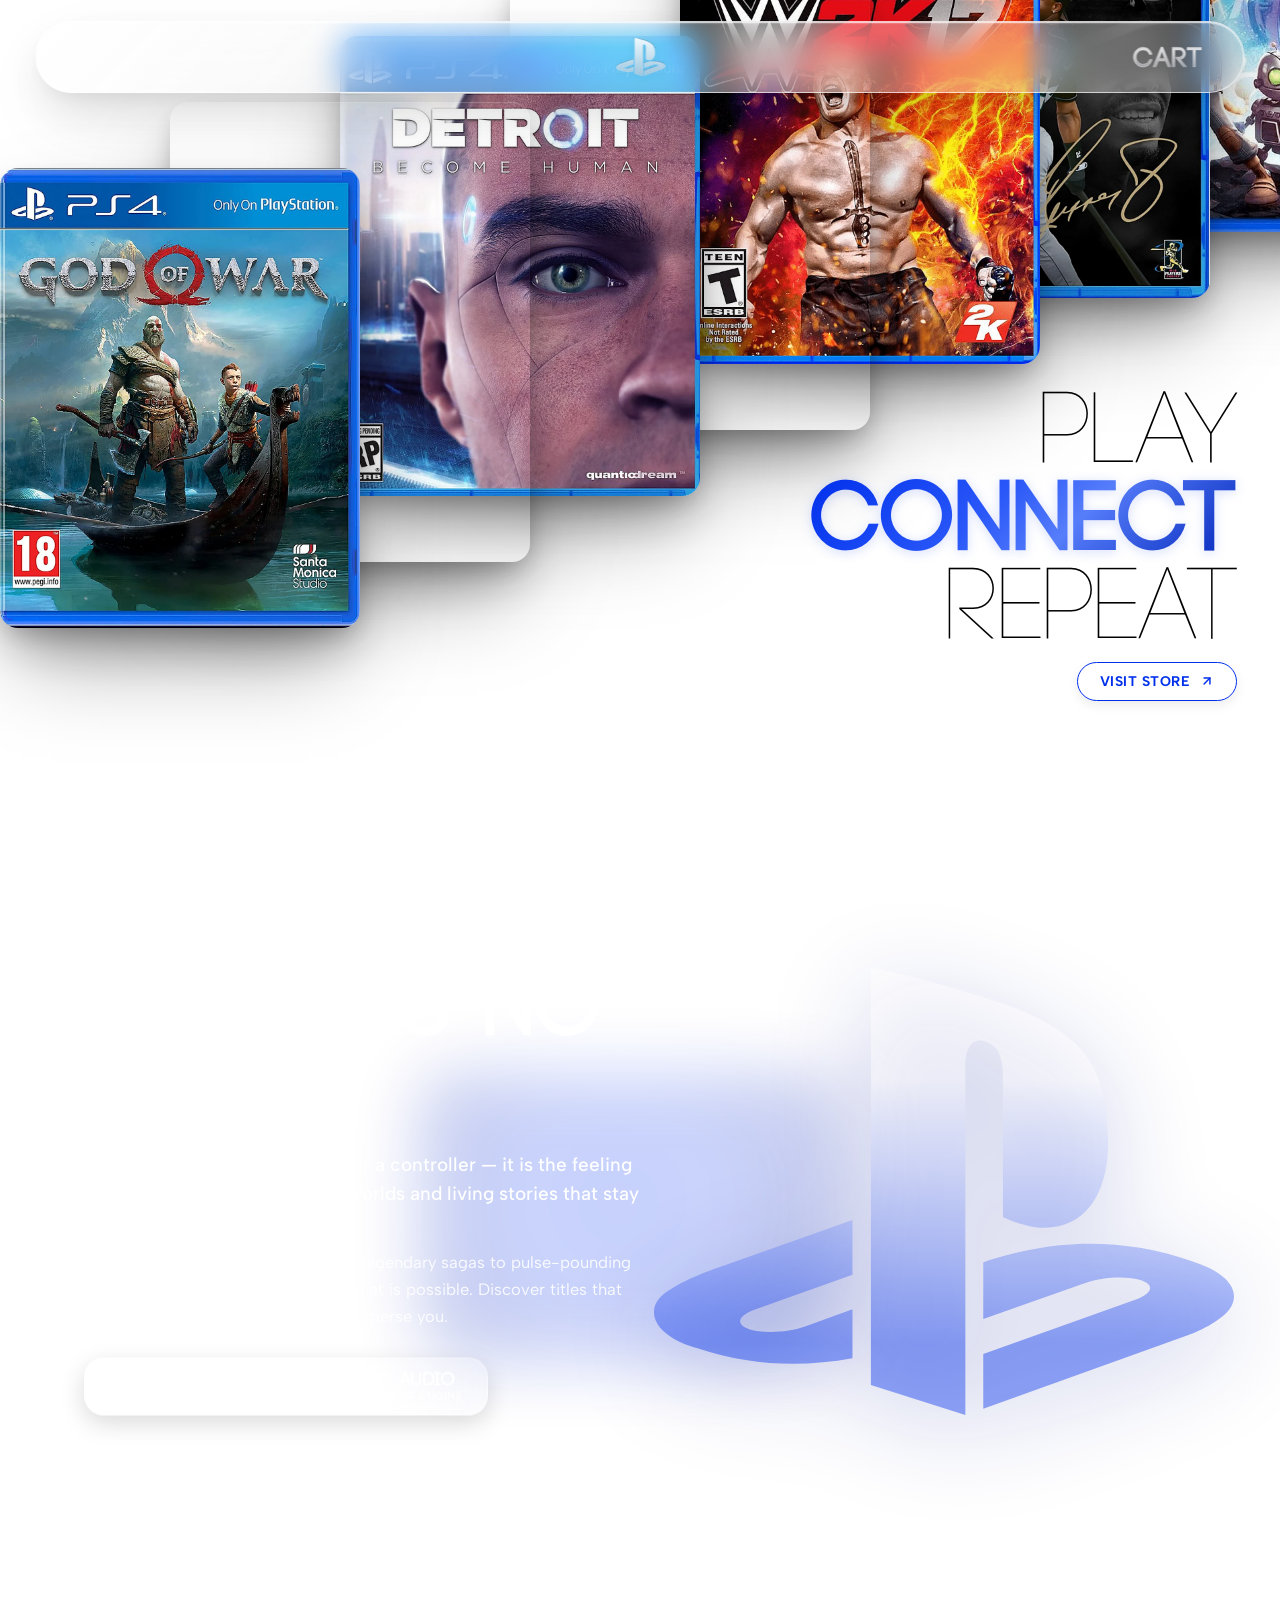
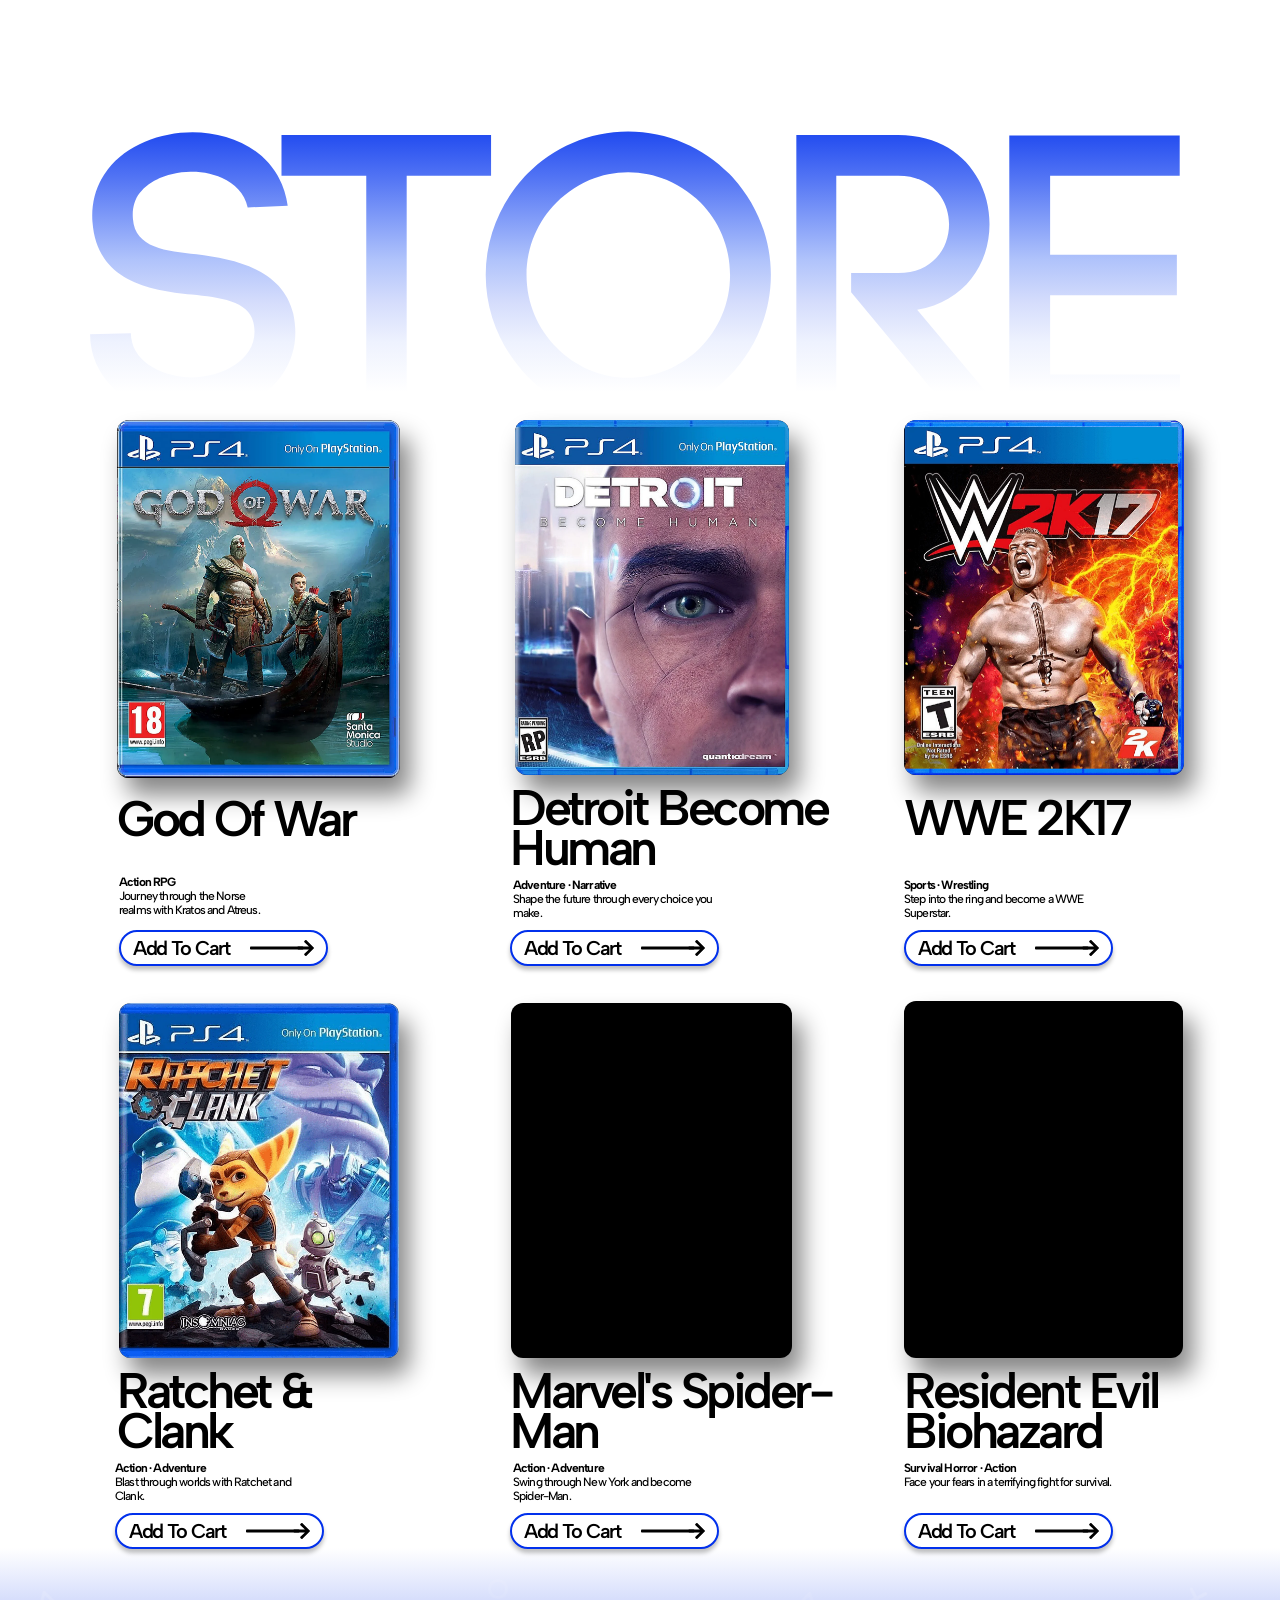
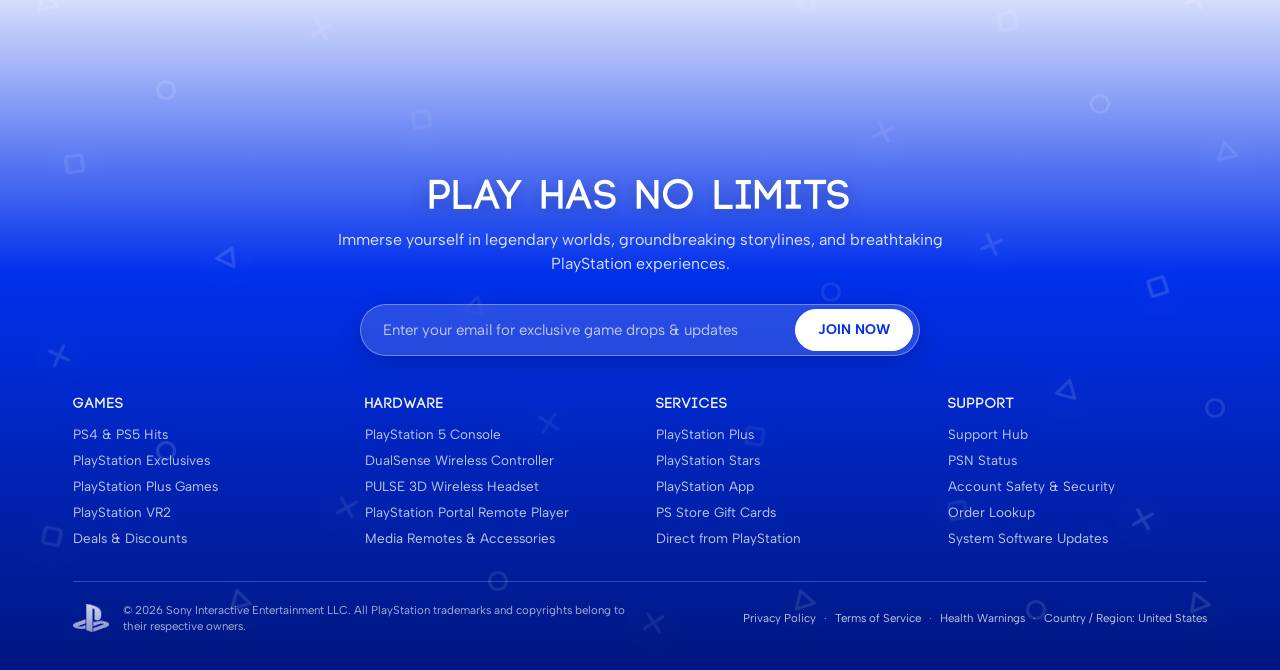
==== commit 2a351c5a: "feat(seo): add theme-color, Twitter cards, and canonical URL to mobile.html" ====
--- a/mobile.html
+++ b/mobile.html
@@ -12,6 +12,12 @@
     content="Connect. Play. Repeat. Discover top PlayStation hits, exclusives, and interactive next-gen showcases.">
   <meta property="og:type" content="website">
   <meta property="og:image" content="assets/gow.webp">
+  <meta name="theme-color" content="#000000">
+  <meta name="twitter:card" content="summary_large_image">
+  <meta name="twitter:title" content="PlayStation Store — Concept UI">
+  <meta name="twitter:description" content="Connect. Play. Repeat. Discover top PlayStation hits, exclusives, and interactive next-gen showcases.">
+  <meta name="twitter:image" content="assets/gow.webp">
+  <link rel="canonical" href="https://byanam.github.io/PlayStation-Store-UI/mobile.html">
   <link rel="icon" type="image/svg+xml" href="assets/favicon.svg">
 
   <!-- Desktop redirect for large screens unless explicitly on mobile URL -->
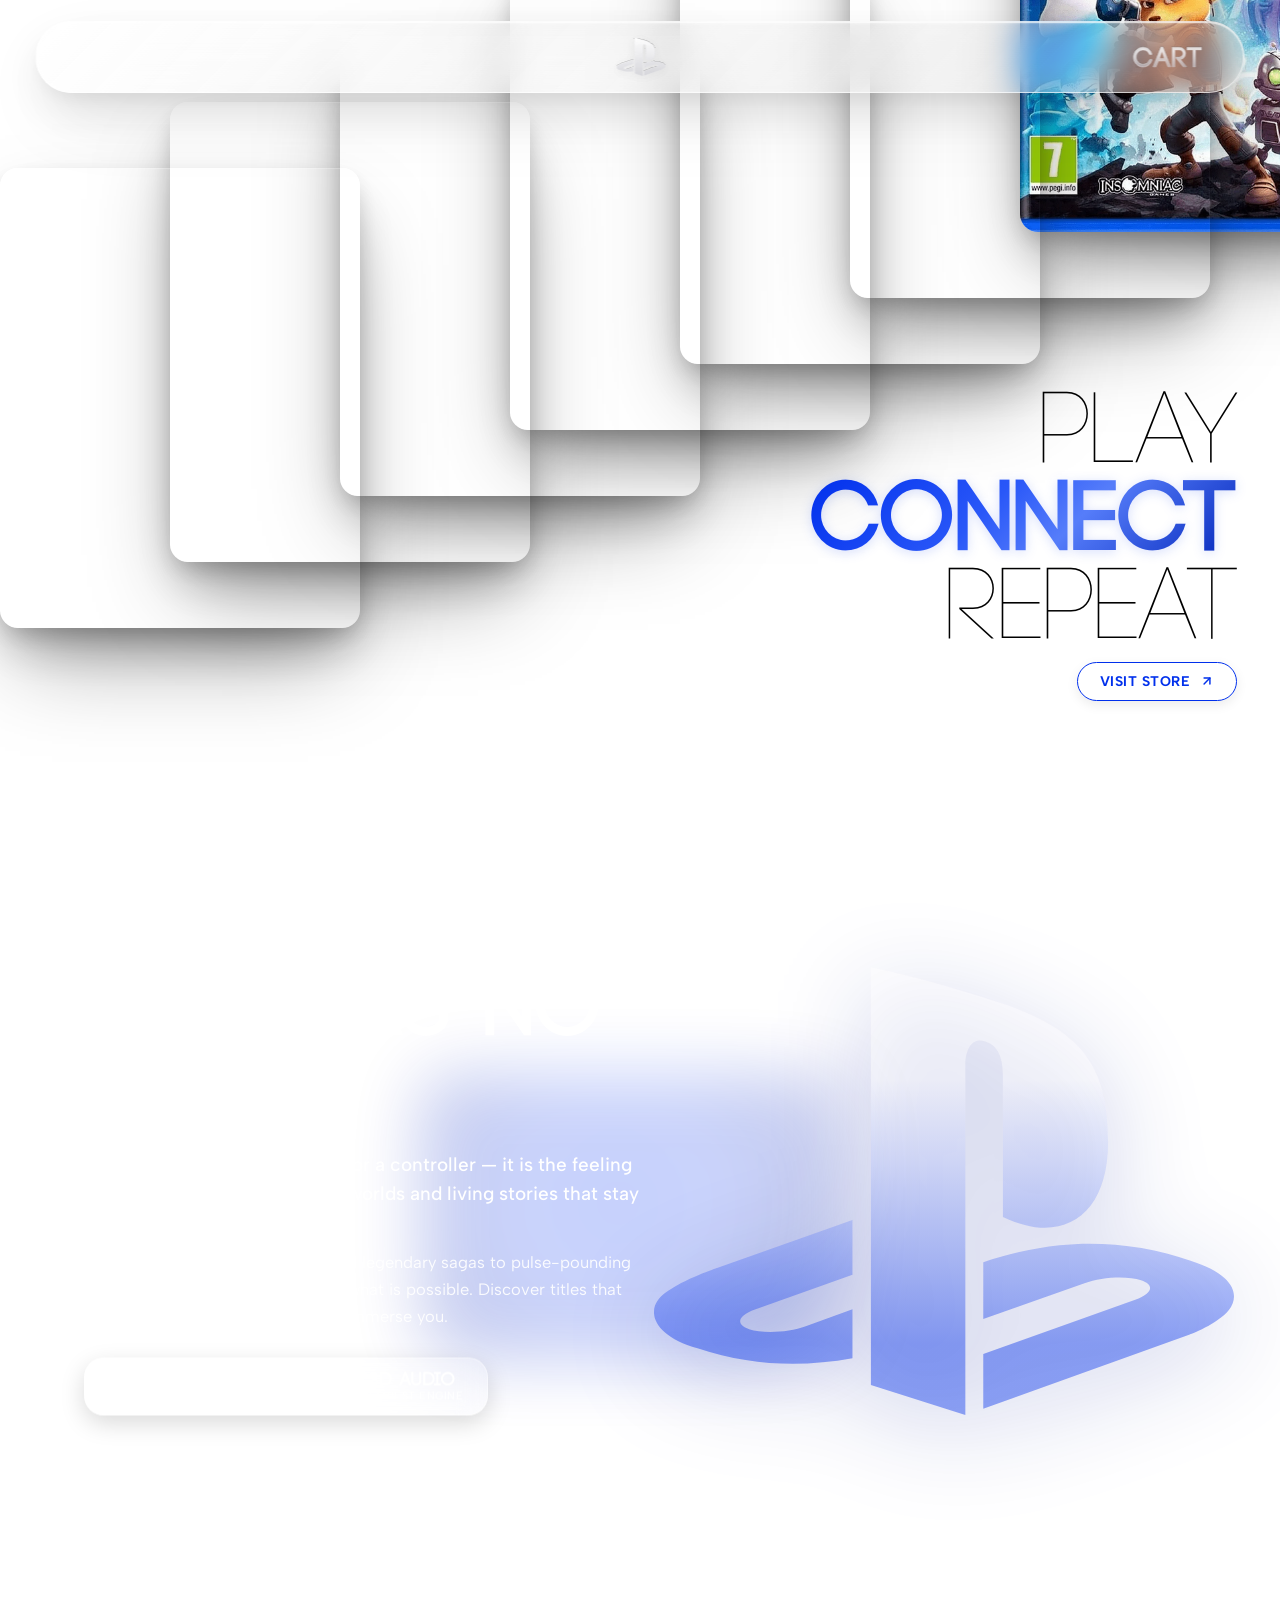
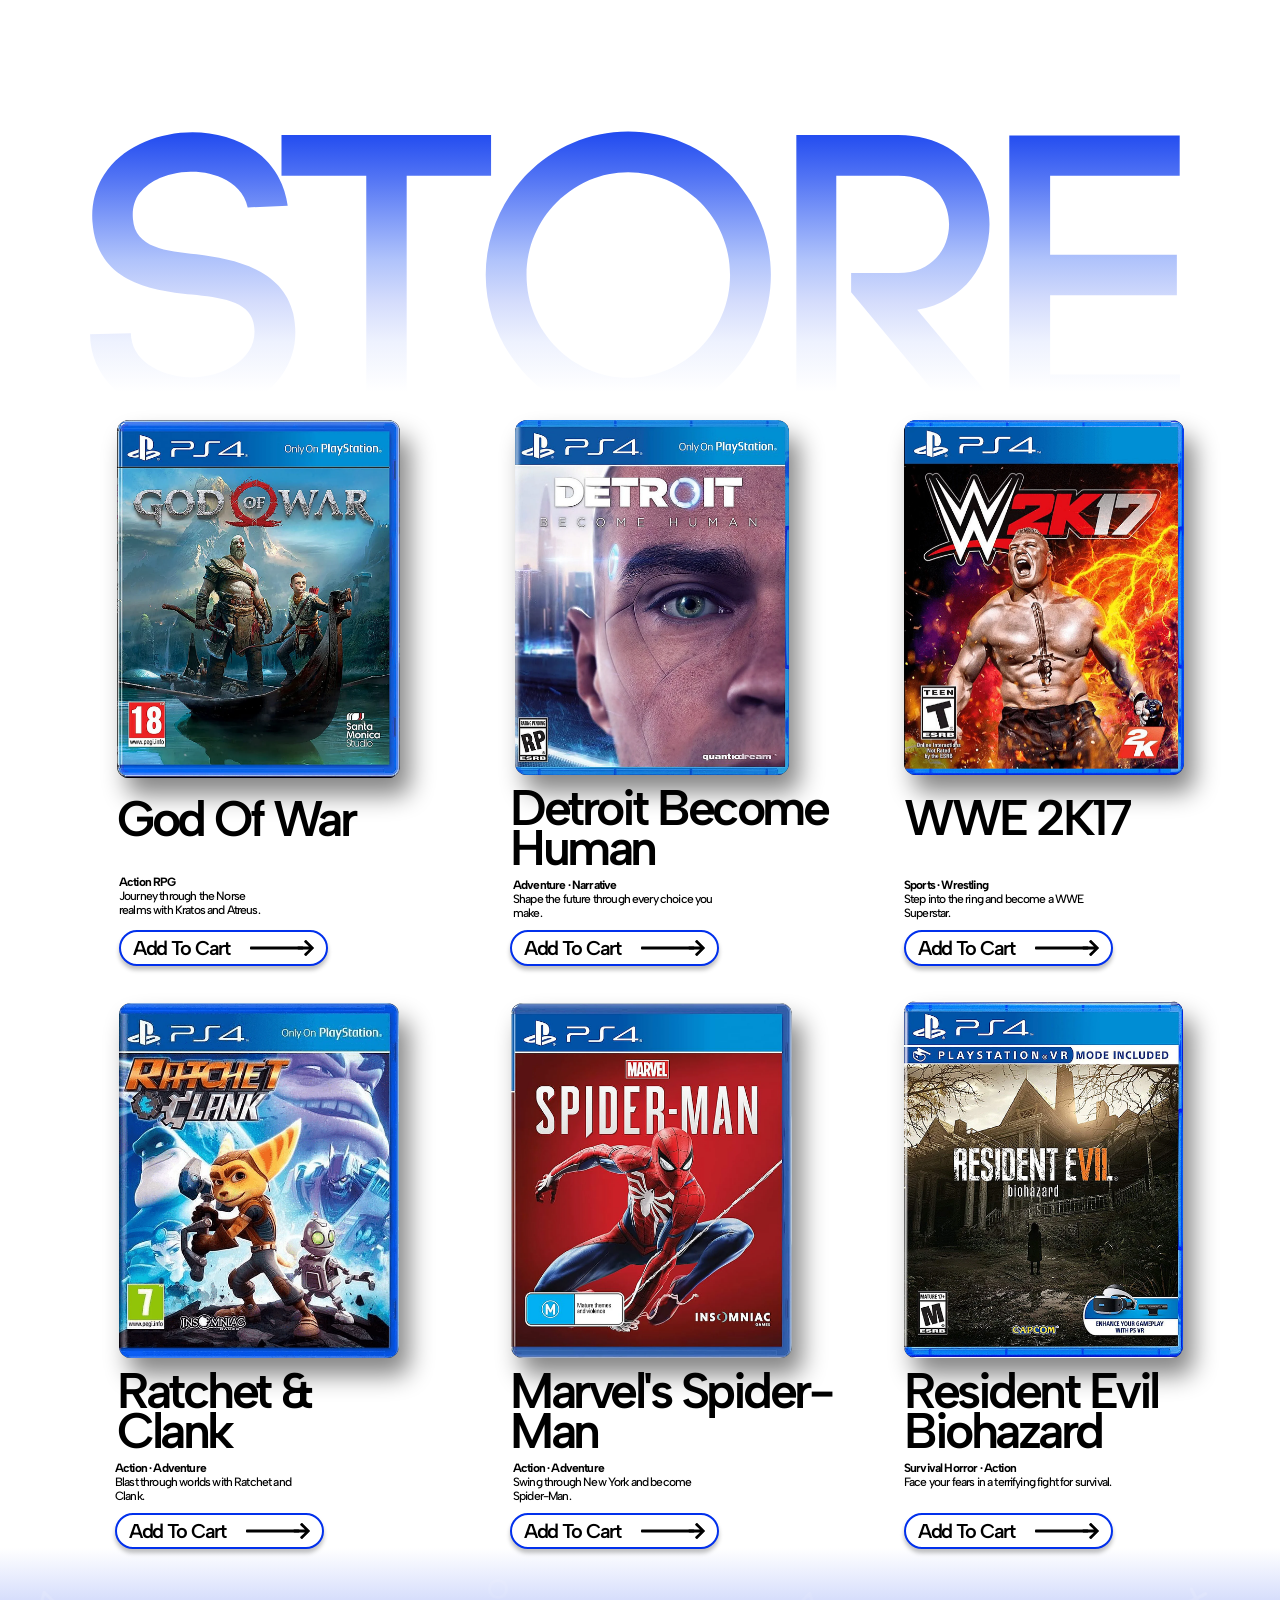
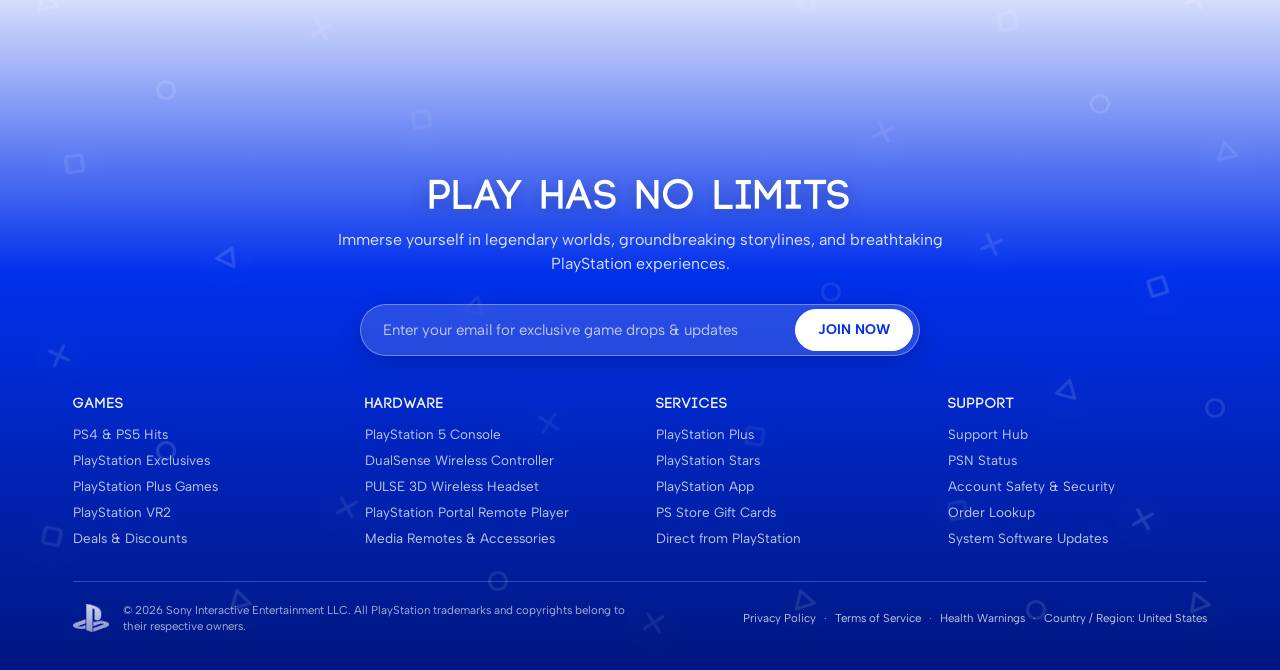
==== commit f56becb9: "fix(a11y): add descriptive alt tag for promo logo in mobile.html" ====
--- a/mobile.html
+++ b/mobile.html
@@ -166,7 +166,7 @@
     <!-- SECTION 2: PROMO -->
     <section class="promo">
       <div class="promo__glow"></div>
-      <img class="promo__logo" alt="" src="assets/promo_logo.svg">
+      <img class="promo__logo" alt="PlayStation Plus Promo Logo" src="assets/promo_logo.svg">
 
       <div class="promo__content">
         <h2 class="promo__title">PLAY HAS NO LIMITS</h2>
--- a/mobile.css
+++ b/mobile.css
@@ -1053,3 +1053,16 @@
   opacity: 1;
   transform: translateX(-50%) translateY(0);
 }
+
+/* Accessibility: respect user preferences for reduced motion */
+@media (prefers-reduced-motion: reduce) {
+  *,
+  *::before,
+  *::after {
+    animation-duration: 0.01ms !important;
+    animation-iteration-count: 1 !important;
+    transition-duration: 0.01ms !important;
+    scroll-behavior: auto !important;
+  }
+}
+
